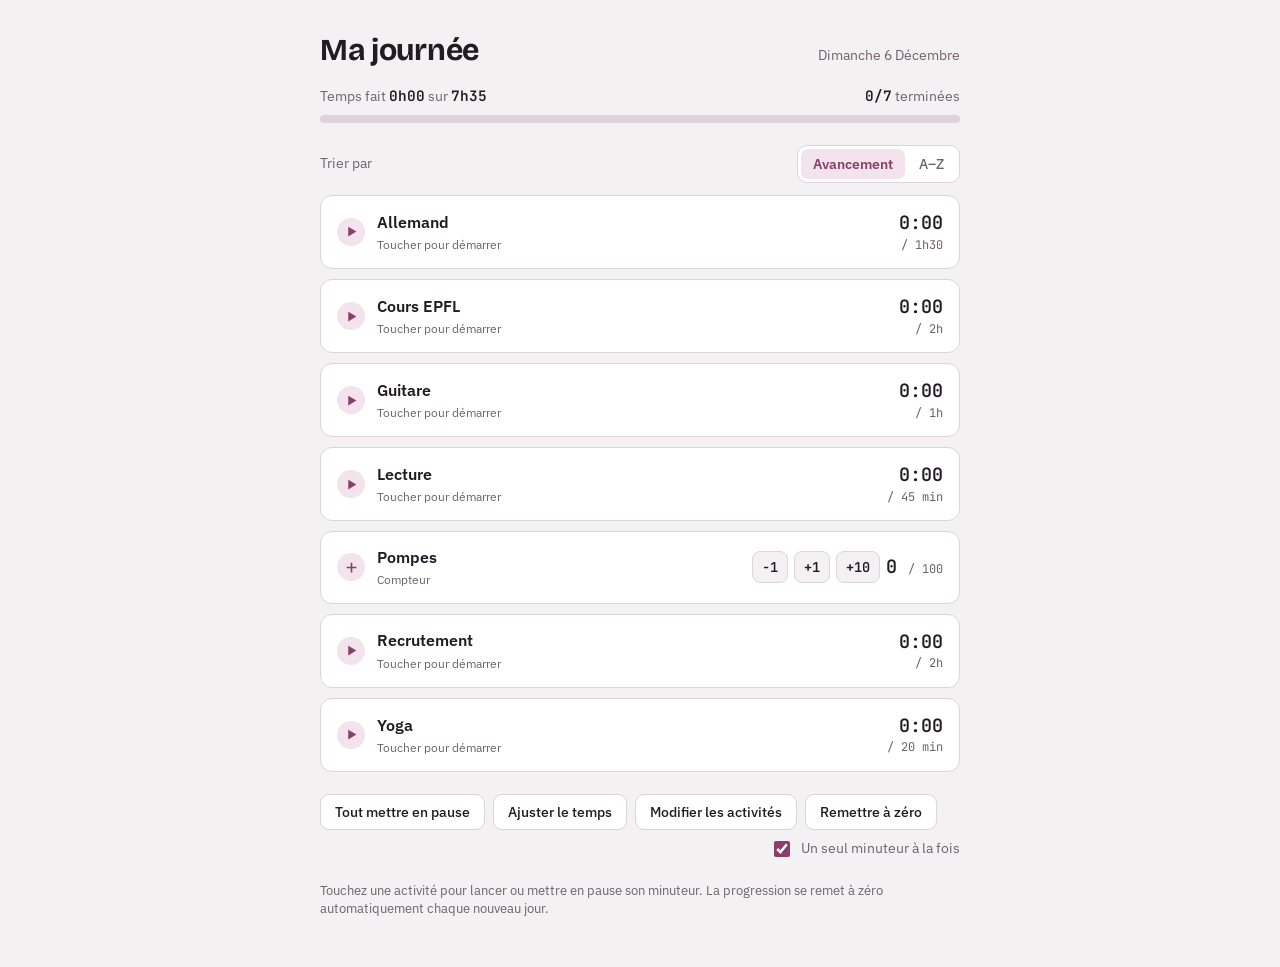
==== index.html @ 46eddc6f "Ajoute le tri des activités (avancement ou A–Z) - Sélecteur « Trier par » au-dessus de la liste : Av" ====
<!doctype html>
<html lang="fr">
<head>
<meta charset="utf-8">
<meta name="viewport" content="width=device-width, initial-scale=1, viewport-fit=cover">
<title>Ma journée</title>
<meta name="theme-color" content="#F4F1F3" media="(prefers-color-scheme: light)">
<meta name="theme-color" content="#19141A" media="(prefers-color-scheme: dark)">
<meta name="apple-mobile-web-app-capable" content="yes">
<meta name="mobile-web-app-capable" content="yes">
<meta name="apple-mobile-web-app-status-bar-style" content="default">
<meta name="apple-mobile-web-app-title" content="Ma journée">
<link rel="manifest" href="manifest.webmanifest">
<link rel="apple-touch-icon" href="apple-touch-icon.png">
<link rel="icon" type="image/png" sizes="192x192" href="icon-192.png">
<style>
html { color-scheme: light; -webkit-text-size-adjust: 100%; }
:root { padding-top: env(safe-area-inset-top, 0px); padding-bottom: env(safe-area-inset-bottom, 0px); }
body { margin: 0; -webkit-tap-highlight-color: transparent; }
[hidden] { display: none !important; }
</style>
<link rel="preconnect" href="https://fonts.googleapis.com">
<link rel="preconnect" href="https://fonts.gstatic.com" crossorigin>
<link rel="stylesheet" href="https://fonts.googleapis.com/css2?family=Bricolage+Grotesque:opsz,wght@12..96,500;12..96,700&family=IBM+Plex+Sans:wght@400;500;600&family=JetBrains+Mono:wght@400;600&display=swap">
<style>
/* Layout: one narrow column of tappable activity rows; each row's background fills like a gauge as time accrues. */
:root {
  --bg: #F4F1F3;
  --surface: #FFFFFF;
  --fill: #EADCE5;
  --line: #DDD3D9;
  --fg: #231A24;
  --muted: #6E6170;
  --accent: #8B3E6C;
  --accent-soft: #F3E3EC;
  --done: #2D7A67;
  --done-fill: #D8EDE6;
  --font-display: "Bricolage Grotesque", "Segoe UI", system-ui, sans-serif;
  --font-body: "IBM Plex Sans", "Segoe UI", system-ui, sans-serif;
  --font-mono: "JetBrains Mono", ui-monospace, "SFMono-Regular", Menlo, monospace;
}
@media (prefers-color-scheme: dark) {
  :root:not([data-theme="light"]) {
    --bg: #19141A; --surface: #221B24; --fill: #3A2535; --line: #3A2F3B;
    --fg: #F1E9EF; --muted: #A898A6; --accent: #E08AB9; --accent-soft: #3B2433;
    --done: #6FD0B4; --done-fill: #1E3A33; color-scheme: dark;
  }
}
:root[data-theme="dark"] {
  --bg: #19141A; --surface: #221B24; --fill: #3A2535; --line: #3A2F3B;
  --fg: #F1E9EF; --muted: #A898A6; --accent: #E08AB9; --accent-soft: #3B2433;
  --done: #6FD0B4; --done-fill: #1E3A33; color-scheme: dark;
}
* { box-sizing: border-box; }
body {
  background: var(--bg); color: var(--fg);
  font-family: var(--font-body); font-size: 15px; line-height: 1.45;
  padding-inline: 16px; padding-block: 28px 48px;
}
.wrap { max-width: 640px; margin: 0 auto; display: flex; flex-direction: column; gap: 22px; }

header { display: flex; flex-direction: column; gap: 14px; }
.top { display: flex; justify-content: space-between; align-items: baseline; gap: 12px; flex-wrap: wrap; }
h1 { font-family: var(--font-display); font-weight: 700; font-size: 1.9rem; margin: 0; letter-spacing: -0.01em; text-wrap: balance; }
.date { color: var(--muted); font-size: 0.85rem; text-transform: capitalize; }

.summary { display: flex; flex-direction: column; gap: 8px; }
.sum-row { display: flex; justify-content: space-between; gap: 12px; flex-wrap: wrap; font-size: 0.9rem; color: var(--muted); }
.sum-row strong { color: var(--fg); font-family: var(--font-mono); font-weight: 600; font-variant-numeric: tabular-nums; }
.track { height: 8px; border-radius: 99px; background: var(--line); overflow: hidden; }
.track > span { display: block; height: 100%; width: 0; background: var(--accent); border-radius: 99px; transition: width .4s ease; }

.list { display: flex; flex-direction: column; gap: 10px; }

/* Sort switch */
.sortbar { display: flex; align-items: center; justify-content: space-between; gap: 12px; margin-bottom: -10px; font-size: 0.85rem; color: var(--muted); }
.seg { display: inline-flex; padding: 3px; gap: 2px; border-radius: 10px; background: var(--surface); border: 1px solid var(--line); }
.seg button {
  font: 500 0.85rem var(--font-body); padding: 6px 12px; border-radius: 7px;
  border: none; background: none; color: var(--muted); cursor: pointer;
}
.seg button:hover { color: var(--fg); }
.seg button[aria-pressed="true"] { background: var(--accent-soft); color: var(--accent); font-weight: 600; }
.seg button:focus-visible { outline: 2px solid var(--accent); outline-offset: 1px; }

.item {
  position: relative; overflow: hidden;
  display: grid; grid-template-columns: 28px 1fr auto; align-items: center; gap: 12px;
  width: 100%; padding: 14px 16px; text-align: left;
  background: var(--surface); color: var(--fg);
  border: 1px solid var(--line); border-radius: 12px;
  font: inherit; cursor: pointer;
  transition: border-color .2s, transform .1s;
}
.item:hover { border-color: var(--accent); }
.item:active { transform: scale(0.995); }
.item:focus-visible { outline: 2px solid var(--accent); outline-offset: 2px; }
.item .bar { position: absolute; inset: 0 auto 0 0; width: 0; background: var(--fill); z-index: 0; transition: width .5s linear; }
.item > *:not(.bar) { position: relative; z-index: 1; }
.item.running { border-color: var(--accent); box-shadow: 0 0 0 1px var(--accent); }
.item.done .bar { background: var(--done-fill); }
.item.done { border-color: color-mix(in srgb, var(--done) 45%, var(--line)); }

.icon { width: 28px; height: 28px; border-radius: 50%; display: grid; place-items: center; background: var(--accent-soft); color: var(--accent); }
.icon svg { width: 13px; height: 13px; fill: currentColor; }
.item.running .icon { background: var(--accent); color: var(--surface); }
.item.done .icon { background: var(--done); color: var(--surface); }

.name { min-width: 0; display: flex; flex-direction: column; gap: 1px; }
.name b { font-weight: 600; font-size: 1rem; overflow-wrap: anywhere; }
.name small { color: var(--muted); font-size: 0.78rem; }
.item.running .name small { color: var(--accent); font-weight: 500; }
.item.done .name small { color: var(--done); font-weight: 500; }

.time { font-family: var(--font-mono); font-variant-numeric: tabular-nums; text-align: right; display: flex; flex-direction: column; align-items: flex-end; }
.time .el { font-size: 1.15rem; font-weight: 600; }
.time .tg { font-size: 0.75rem; color: var(--muted); }

/* Counter rows (pompes) */
.item.count { cursor: default; grid-template-columns: 28px 1fr auto; }
.item.count:active { transform: none; }
.counter { display: flex; align-items: center; gap: 6px; flex-wrap: wrap; justify-content: flex-end; }
.counter .num { font-family: var(--font-mono); font-variant-numeric: tabular-nums; font-weight: 600; font-size: 1.15rem; min-width: 4.5ch; text-align: right; }
.counter .num span { font-weight: 400; font-size: 0.75rem; color: var(--muted); }
.step {
  font: 600 0.85rem var(--font-mono); padding: 6px 9px; border-radius: 8px;
  border: 1px solid var(--line); background: var(--bg); color: var(--fg); cursor: pointer;
}
.step:hover { border-color: var(--accent); color: var(--accent); }
.step:focus-visible { outline: 2px solid var(--accent); outline-offset: 1px; }

/* Adjust mode: time rows get a full-width row of ± minute buttons */
.item.adjust { cursor: default; }
.item.adjust:active { transform: none; }
.item.adjust:hover { border-color: var(--line); }
.item.adjust.running, .item.adjust.running:hover { border-color: var(--accent); }
.item.adjust .steps { grid-column: 1 / -1; display: grid; grid-template-columns: repeat(6, 1fr); gap: 6px; }
.item.adjust .step { padding: 8px 0; }
.item.adjust .step.minus { color: var(--muted); }
.item.adjust .step.minus:hover { color: var(--accent); }

/* Toolbar */
.tools { display: flex; gap: 8px; flex-wrap: wrap; align-items: center; }
.btn {
  font: 500 0.88rem var(--font-body); padding: 8px 14px; border-radius: 9px;
  border: 1px solid var(--line); background: var(--surface); color: var(--fg); cursor: pointer;
}
.btn:hover { border-color: var(--accent); }
.btn:focus-visible { outline: 2px solid var(--accent); outline-offset: 2px; }
.btn.primary { background: var(--accent); border-color: var(--accent); color: var(--surface); }
.btn.danger { color: #B3372F; border-color: color-mix(in srgb, #B3372F 40%, var(--line)); }
.toggle { display: inline-flex; align-items: center; gap: 8px; font-size: 0.85rem; color: var(--muted); margin-left: auto; cursor: pointer; }
.toggle input { accent-color: var(--accent); width: 16px; height: 16px; }
.confirm { display: flex; gap: 8px; align-items: center; flex-wrap: wrap; font-size: 0.88rem; }

/* Edit mode */
.edit-row { display: grid; grid-template-columns: 1fr 92px auto; gap: 8px; align-items: center; padding: 10px 12px; background: var(--surface); border: 1px solid var(--line); border-radius: 12px; }
.edit-row input, .add select, .add input {
  font: inherit; font-size: 0.92rem; padding: 7px 9px; border-radius: 8px; min-width: 0; width: 100%;
  border: 1px solid var(--line); background: var(--bg); color: var(--fg);
}
.edit-row input:focus, .add input:focus, .add select:focus { outline: 2px solid var(--accent); outline-offset: 0; border-color: transparent; }
.unit { display: flex; align-items: center; gap: 4px; font-size: 0.78rem; color: var(--muted); }
.del { border: none; background: none; color: var(--muted); cursor: pointer; font-size: 1.2rem; padding: 4px 8px; border-radius: 6px; }
.del:hover { color: #B3372F; background: var(--bg); }
.add { display: grid; grid-template-columns: 1fr 110px 90px auto; gap: 8px; align-items: center; }
.hint { font-size: 0.8rem; color: var(--muted); margin: 0; }

@media (max-width: 480px) {
  h1 { font-size: 1.6rem; }
  .add { grid-template-columns: 1fr 1fr; }
  .add input[name="name"] { grid-column: 1 / -1; }
  .item.count { grid-template-columns: 28px 1fr; }
  .item.count .counter { grid-column: 1 / -1; justify-content: flex-start; }
  .toggle { margin-left: 0; }
}
@media (prefers-reduced-motion: reduce) {
  .item, .item .bar, .track > span { transition: none; }
}
</style>
</head>
<body>


<div class="wrap">
  <header>
    <div class="top">
      <h1>Ma journée</h1>
      <span class="date" id="date"></span>
    </div>
    <div class="summary">
      <div class="sum-row">
        <span>Temps fait <strong id="sumDone">0:00</strong> sur <strong id="sumPlan">0:00</strong></span>
        <span><strong id="sumCount">0/0</strong> terminées</span>
      </div>
      <div class="track"><span id="sumBar"></span></div>
    </div>
  </header>

  <div class="sortbar" id="sortbar" role="group" aria-label="Trier les activités">
    <span>Trier par</span>
    <div class="seg">
      <button type="button" id="sort-progress" data-sort="progress">Avancement</button>
      <button type="button" id="sort-alpha" data-sort="alpha">A–Z</button>
    </div>
  </div>

  <div class="list" id="list"></div>

  <div class="tools" id="tools"></div>
  <p class="hint" id="hint">Touchez une activité pour lancer ou mettre en pause son minuteur. La progression se remet à zéro automatiquement chaque nouveau jour.</p>
</div>

<script>
(function () {
  const KEY = "journee-timers-v1";
  const DEFAULTS = [
    { name: "Recrutement", type: "time", target: 120 * 60 },
    { name: "Guitare", type: "time", target: 60 * 60 },
    { name: "Allemand", type: "time", target: 90 * 60 },
    { name: "Cours EPFL", type: "time", target: 120 * 60 },
    { name: "Lecture", type: "time", target: 45 * 60 },
    { name: "Yoga", type: "time", target: 20 * 60 },
    { name: "Pompes", type: "count", target: 100 }
  ];

  const today = () => {
    const d = new Date();
    return d.getFullYear() + "-" + String(d.getMonth() + 1).padStart(2, "0") + "-" + String(d.getDate()).padStart(2, "0");
  };
  const uid = () => Math.random().toString(36).slice(2, 9);
  const fresh = (it) => ({ id: it.id || uid(), name: it.name, type: it.type, target: it.target, acc: 0, startedAt: null, notified: false });

  function load() {
    let s = null;
    try { s = JSON.parse(localStorage.getItem(KEY)); } catch (e) {}
    if (!s || !Array.isArray(s.items)) s = { date: today(), single: true, items: DEFAULTS.map(fresh) };
    if (s.date !== today()) { s.items = s.items.map(fresh); s.date = today(); }
    if (typeof s.single !== "boolean") s.single = true;
    if (s.sort !== "alpha" && s.sort !== "progress") s.sort = "progress";
    return s;
  }
  let state = load();
  let editing = false;
  let adjusting = false;
  const HINT = "Touchez une activité pour lancer ou mettre en pause son minuteur. La progression se remet à zéro automatiquement chaque nouveau jour.";
  let confirmReset = false;

  function save() { try { localStorage.setItem(KEY, JSON.stringify(state)); } catch (e) {} }

  const elapsed = (it) => it.type === "count" ? it.acc : it.acc + (it.startedAt ? Date.now() - it.startedAt : 0);
  const progress = (it) => it.target > 0 ? (it.type === "count" ? it.acc / it.target : elapsed(it) / (it.target * 1000)) : 0;

  function fmtClock(ms) {
    const t = Math.floor(ms / 1000);
    const h = Math.floor(t / 3600), m = Math.floor((t % 3600) / 60), s = t % 60;
    return (h ? h + ":" + String(m).padStart(2, "0") : m) + ":" + String(s).padStart(2, "0");
  }
  function fmtShort(sec) {
    const h = Math.floor(sec / 3600), m = Math.round((sec % 3600) / 60);
    if (!h) return m + " min";
    return h + "h" + (m ? String(m).padStart(2, "0") : "");
  }
  function fmtTotal(ms) {
    const t = Math.floor(ms / 60000);
    return Math.floor(t / 60) + "h" + String(t % 60).padStart(2, "0");
  }

  // Short chime when a target is reached (only plays after the user has interacted)
  let actx = null;
  function chime() {
    try {
      actx = actx || new (window.AudioContext || window.webkitAudioContext)();
      [0, 0.18].forEach((delay, i) => {
        const o = actx.createOscillator(), g = actx.createGain();
        o.frequency.value = i ? 880 : 660; o.type = "sine";
        g.gain.setValueAtTime(0.0001, actx.currentTime + delay);
        g.gain.exponentialRampToValueAtTime(0.25, actx.currentTime + delay + 0.02);
        g.gain.exponentialRampToValueAtTime(0.0001, actx.currentTime + delay + 0.5);
        o.connect(g).connect(actx.destination);
        o.start(actx.currentTime + delay); o.stop(actx.currentTime + delay + 0.55);
      });
    } catch (e) {}
  }

  const ICON_PLAY = '<svg viewBox="0 0 12 12"><path d="M3 1.5v9l7.5-4.5z"/></svg>';
  const ICON_PAUSE = '<svg viewBox="0 0 12 12"><path d="M2.5 1.5h2.5v9H2.5zM7 1.5h2.5v9H7z"/></svg>';
  const ICON_DONE = '<svg viewBox="0 0 12 12"><path d="M4.6 8.6 1.9 5.9 1 6.8l3.6 3.6L11 4l-.9-.9z"/></svg>';
  const ICON_COUNT = '<svg viewBox="0 0 12 12"><path d="M5.25 1.5h1.5v3.75h3.75v1.5H6.75v3.75h-1.5V6.75H1.5v-1.5h3.75z"/></svg>';

  const listEl = document.getElementById("list");
  const toolsEl = document.getElementById("tools");
  const hintEl = document.getElementById("hint");

  function toggle(id) {
    const it = state.items.find(x => x.id === id);
    if (!it) return;
    if (it.startedAt) {
      it.acc += Date.now() - it.startedAt; it.startedAt = null;
    } else {
      if (state.single) state.items.forEach(x => { if (x.startedAt) { x.acc += Date.now() - x.startedAt; x.startedAt = null; } });
      it.startedAt = Date.now();
      if (actx && actx.state === "suspended") actx.resume();
    }
    save(); render();
  }
  function bump(id, n) {
    const it = state.items.find(x => x.id === id);
    if (!it) return;
    const before = it.acc;
    it.acc = Math.max(0, it.acc + n);
    if (before < it.target && it.acc >= it.target) chime();
    save(); render();
  }
  // Ordre d'affichage : le plus avancé d'abord (égalités par nom), ou par nom.
  // Calculé seulement au rendu, pour que les lignes ne bougent pas pendant qu'un minuteur tourne.
  const byName = (a, b) => a.name.localeCompare(b.name, "fr", { sensitivity: "base", numeric: true });
  function sorted() {
    const list = state.items.slice();
    if (state.sort === "alpha") return list.sort(byName);
    return list.sort((a, b) => (Math.min(1, progress(b)) - Math.min(1, progress(a))) || byName(a, b));
  }
  document.querySelectorAll(".seg button").forEach(b => b.addEventListener("click", () => {
    state.sort = b.dataset.sort; save(); render();
  }));

  // Ajoute ou retire des minutes au temps déjà fait, sans arrêter le minuteur.
  function adjust(id, minutes) {
    const it = state.items.find(x => x.id === id);
    if (!it) return;
    const running = it.startedAt ? Date.now() - it.startedAt : 0;
    it.acc = Math.max(-running, it.acc + minutes * 60000);
    it.notified = progress(it) >= 1;
    save(); tick();
  }

  function render() {
    listEl.innerHTML = "";
    listEl.classList.toggle("adjusting", adjusting);
    document.getElementById("sortbar").hidden = editing;
    document.querySelectorAll(".seg button").forEach(b => b.setAttribute("aria-pressed", b.dataset.sort === state.sort ? "true" : "false"));
    if (editing) return renderEdit();
    sorted().forEach(it => {
      const p = progress(it), done = p >= 1;
      if (it.type === "count") {
        const row = document.createElement("div");
        row.className = "item count" + (done ? " done" : "");
        row.innerHTML =
          '<div class="bar" style="width:' + Math.min(100, p * 100) + '%"></div>' +
          '<div class="icon">' + (done ? ICON_DONE : ICON_COUNT) + '</div>' +
          '<div class="name"><b></b><small>' + (done ? "Objectif atteint" : "Compteur") + '</small></div>' +
          '<div class="counter">' +
            '<button class="step" data-n="-1" aria-label="Retirer 1">−1</button>' +
            '<button class="step" data-n="1" aria-label="Ajouter 1">+1</button>' +
            '<button class="step" data-n="10" aria-label="Ajouter 10">+10</button>' +
            '<div class="num">' + it.acc + ' <span>/ ' + it.target + '</span></div>' +
          '</div>';
        row.querySelector("b").textContent = it.name;
        row.querySelectorAll(".step").forEach(b => b.addEventListener("click", () => bump(it.id, +b.dataset.n)));
        listEl.appendChild(row);
        return;
      }
      if (adjusting) {
        const row = document.createElement("div");
        row.className = "item adjust" + (it.startedAt ? " running" : "") + (done ? " done" : "");
        row.dataset.id = it.id;
        row.innerHTML =
          '<div class="bar"></div>' +
          '<div class="icon"></div>' +
          '<div class="name"><b></b><small></small></div>' +
          '<div class="time"><span class="el"></span><span class="tg">/ ' + fmtShort(it.target) + '</span></div>' +
          '<div class="steps">' +
            [-15, -5, -1, 1, 5, 15].map(m =>
              '<button class="step' + (m < 0 ? " minus" : "") + '" data-m="' + m + '" aria-label="' + (m < 0 ? "Retirer " : "Ajouter ") + Math.abs(m) + ' minutes">' +
              (m < 0 ? "−" : "+") + Math.abs(m) + '</button>').join("") +
          '</div>';
        row.querySelector("b").textContent = it.name;
        row.querySelectorAll(".step").forEach(b => b.addEventListener("click", () => adjust(it.id, +b.dataset.m)));
        listEl.appendChild(row);
        return;
      }
      const btn = document.createElement("button");
      btn.className = "item" + (it.startedAt ? " running" : "") + (done ? " done" : "");
      btn.dataset.id = it.id;
      btn.setAttribute("aria-pressed", it.startedAt ? "true" : "false");
      btn.innerHTML =
        '<div class="bar"></div>' +
        '<div class="icon"></div>' +
        '<div class="name"><b></b><small></small></div>' +
        '<div class="time"><span class="el"></span><span class="tg">/ ' + fmtShort(it.target) + '</span></div>';
      btn.querySelector("b").textContent = it.name;
      btn.addEventListener("click", () => toggle(it.id));
      listEl.appendChild(btn);
    });
    tick();
    renderTools();
  }

  function tick() {
    let doneMs = 0, planMs = 0, finished = 0;
    state.items.forEach(it => {
      if (it.type === "count") { if (it.acc >= it.target) finished++; return; }
      const el = elapsed(it), p = progress(it);
      doneMs += Math.min(el, it.target * 1000); planMs += it.target * 1000;
      if (p >= 1) finished++;
      if (p >= 1 && !it.notified) { it.notified = true; save(); if (it.startedAt) chime(); }
      const row = listEl.querySelector('[data-id="' + it.id + '"]');
      if (!row) return;
      const done = p >= 1, running = !!it.startedAt;
      row.classList.toggle("done", done);
      row.querySelector(".bar").style.width = Math.min(100, p * 100) + "%";
      row.querySelector(".icon").innerHTML = running ? ICON_PAUSE : (done ? ICON_DONE : ICON_PLAY);
      const over = el - it.target * 1000;
      row.querySelector(".el").textContent = done && over >= 1000 ? fmtClock(it.target * 1000) + " +" + fmtClock(over) : fmtClock(el);
      row.querySelector("small").textContent = adjusting ? (el > 0 ? Math.floor(p * 100) + " % de l'objectif" + (running ? " · en cours" : "") : "Pas encore commencé") : running ?(done ? "En cours · objectif atteint" : "En cours · reste " + fmtClock(it.target * 1000 - el + 999))
        : done ? "Objectif atteint" : (el > 0 ? "En pause · " + Math.floor(p * 100) + " %" : "Toucher pour démarrer");
    });
    document.getElementById("sumDone").textContent = fmtTotal(doneMs);
    document.getElementById("sumPlan").textContent = fmtTotal(planMs);
    document.getElementById("sumCount").textContent = finished + "/" + state.items.length;
    document.getElementById("sumBar").style.width = (planMs ? Math.min(100, doneMs / planMs * 100) : 0) + "%";
    document.title = (() => {
      const r = state.items.find(x => x.startedAt);
      return r ? "▶ " + fmtClock(elapsed(r)) + " · " + r.name : "Ma journée";
    })();
  }

  function renderTools() {
    toolsEl.innerHTML = "";
    hintEl.hidden = editing;
    hintEl.textContent = adjusting
      ? "Ajoutez ou retirez des minutes à une activité, par exemple si vous avez oublié de lancer ou d'arrêter son minuteur. Un minuteur en cours continue de tourner."
      : HINT;
    if (adjusting) {
      const ok = Object.assign(document.createElement("button"), { className: "btn primary", textContent: "Terminé" });
      ok.onclick = () => { adjusting = false; render(); };
      toolsEl.appendChild(ok);
      return;
    }
    if (confirmReset) {
      const c = document.createElement("div");
      c.className = "confirm";
      c.innerHTML = '<span>Remettre tous les minuteurs à zéro ?</span>';
      const yes = Object.assign(document.createElement("button"), { className: "btn danger", textContent: "Remettre à zéro" });
      const no = Object.assign(document.createElement("button"), { className: "btn", textContent: "Annuler" });
      yes.onclick = () => { state.items = state.items.map(fresh); confirmReset = false; save(); render(); };
      no.onclick = () => { confirmReset = false; renderTools(); };
      c.append(yes, no); toolsEl.appendChild(c);
      return;
    }
    const pauseAll = Object.assign(document.createElement("button"), { className: "btn", textContent: "Tout mettre en pause" });
    pauseAll.onclick = () => { state.items.forEach(x => { if (x.startedAt) { x.acc += Date.now() - x.startedAt; x.startedAt = null; } }); save(); render(); };
    const edit = Object.assign(document.createElement("button"), { className: "btn", textContent: "Modifier les activités" });
    edit.onclick = () => { editing = true; render(); };
    const adj = Object.assign(document.createElement("button"), { className: "btn", textContent: "Ajuster le temps" });
    adj.onclick = () => { adjusting = true; render(); };
    const reset = Object.assign(document.createElement("button"), { className: "btn", textContent: "Remettre à zéro" });
    reset.onclick = () => { confirmReset = true; renderTools(); };
    const lbl = document.createElement("label");
    lbl.className = "toggle";
    lbl.innerHTML = '<input type="checkbox" id="single"> Un seul minuteur à la fois';
    lbl.querySelector("input").checked = state.single;
    lbl.querySelector("input").onchange = (e) => { state.single = e.target.checked; save(); };
    toolsEl.append(pauseAll, adj, edit, reset, lbl);
  }

  function renderEdit() {
    state.items.forEach(it => {
      const row = document.createElement("div");
      row.className = "edit-row";
      const isT = it.type === "time";
      row.innerHTML =
        '<input type="text" id="n-' + it.id + '" aria-label="Nom">' +
        '<label class="unit"><input type="number" min="1" id="t-' + it.id + '" aria-label="Objectif">' + (isT ? "min" : "fois") + '</label>' +
        '<button class="del" aria-label="Supprimer">×</button>';
      const n = row.querySelector('input[type="text"]'), t = row.querySelector('input[type="number"]');
      n.value = it.name; t.value = isT ? Math.round(it.target / 60) : it.target;
      n.oninput = () => { it.name = n.value; save(); };
      t.oninput = () => { const v = Math.max(1, +t.value || 1); it.target = isT ? v * 60 : v; it.notified = progress(it) >= 1; save(); };
      row.querySelector(".del").onclick = () => { state.items = state.items.filter(x => x.id !== it.id); save(); render(); };
      listEl.appendChild(row);
    });
    const form = document.createElement("form");
    form.className = "add";
    form.innerHTML =
      '<input name="name" id="add-name" placeholder="Nouvelle activité" required>' +
      '<select name="type" id="add-type" aria-label="Type"><option value="time">Durée (min)</option><option value="count">Nombre</option></select>' +
      '<input name="target" id="add-target" type="number" min="1" placeholder="30" required aria-label="Objectif">' +
      '<button class="btn" type="submit">Ajouter</button>';
    form.onsubmit = (e) => {
      e.preventDefault();
      const f = new FormData(form), type = f.get("type"), v = Math.max(1, +f.get("target") || 1);
      state.items.push(fresh({ name: f.get("name").trim() || "Activité", type, target: type === "time" ? v * 60 : v }));
      save(); render();
    };
    listEl.appendChild(form);

    toolsEl.innerHTML = "";
    hintEl.hidden = true;
    const ok = Object.assign(document.createElement("button"), { className: "btn primary", textContent: "Terminé" });
    ok.onclick = () => { editing = false; state.items = state.items.filter(x => x.name.trim()); save(); render(); };
    toolsEl.appendChild(ok);
  }

  document.getElementById("date").textContent = new Date().toLocaleDateString("fr-CH", { weekday: "long", day: "numeric", month: "long" });

  render();
  setInterval(() => {
    if (state.date !== today()) { state = load(); save(); render(); return; }
    if (!editing) tick();
  }, 500);
})();
</script>

<script>
if ("serviceWorker" in navigator) {
  window.addEventListener("load", () => navigator.serviceWorker.register("sw.js").catch(() => {}));
}
</script>
</body>
</html>
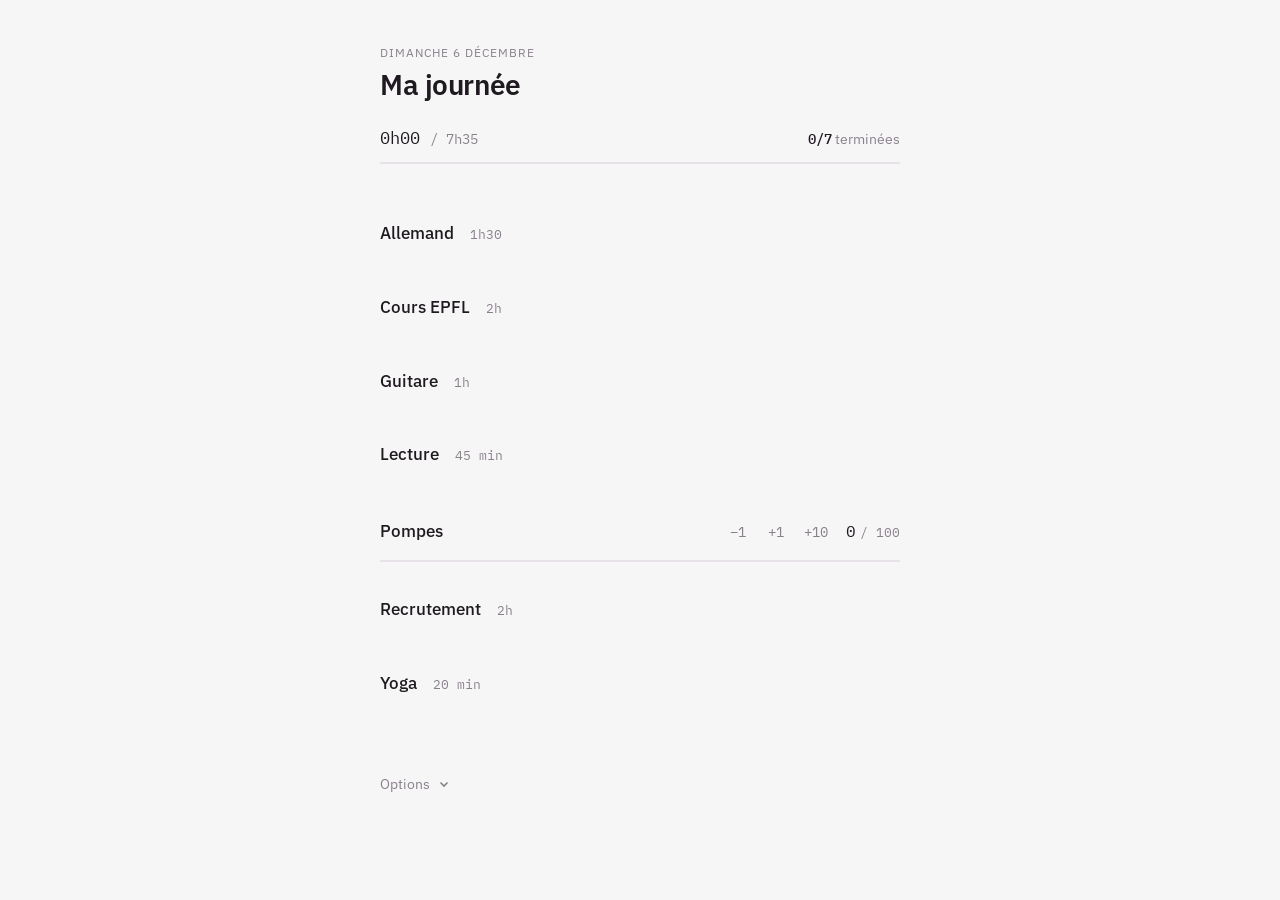
==== commit cd70e4a7: "Refonte minimaliste de l'interface - Plus de cartes : chaque activité tient sur une ligne (nom et te" ====
--- a/index.html
+++ b/index.html
@@ -4,8 +4,8 @@
 <meta charset="utf-8">
 <meta name="viewport" content="width=device-width, initial-scale=1, viewport-fit=cover">
 <title>Ma journée</title>
-<meta name="theme-color" content="#F4F1F3" media="(prefers-color-scheme: light)">
-<meta name="theme-color" content="#19141A" media="(prefers-color-scheme: dark)">
+<meta name="theme-color" content="#F7F6F7" media="(prefers-color-scheme: light)">
+<meta name="theme-color" content="#141114" media="(prefers-color-scheme: dark)">
 <meta name="apple-mobile-web-app-capable" content="yes">
 <meta name="mobile-web-app-capable" content="yes">
 <meta name="apple-mobile-web-app-status-bar-style" content="default">
@@ -13,202 +13,184 @@
 <link rel="manifest" href="manifest.webmanifest">
 <link rel="apple-touch-icon" href="apple-touch-icon.png">
 <link rel="icon" type="image/png" sizes="192x192" href="icon-192.png">
-<style>
-html { color-scheme: light; -webkit-text-size-adjust: 100%; }
-:root { padding-top: env(safe-area-inset-top, 0px); padding-bottom: env(safe-area-inset-bottom, 0px); }
-body { margin: 0; -webkit-tap-highlight-color: transparent; }
-[hidden] { display: none !important; }
-</style>
 <link rel="preconnect" href="https://fonts.googleapis.com">
 <link rel="preconnect" href="https://fonts.gstatic.com" crossorigin>
-<link rel="stylesheet" href="https://fonts.googleapis.com/css2?family=Bricolage+Grotesque:opsz,wght@12..96,500;12..96,700&family=IBM+Plex+Sans:wght@400;500;600&family=JetBrains+Mono:wght@400;600&display=swap">
+<link rel="stylesheet" href="https://fonts.googleapis.com/css2?family=IBM+Plex+Mono:wght@400;500&family=IBM+Plex+Sans:wght@400;500;600&display=swap">
 <style>
-/* Layout: one narrow column of tappable activity rows; each row's background fills like a gauge as time accrues. */
+/* Layout: a single quiet column. Each activity is one line of text with a hairline
+   progress track beneath it; no boxes. Secondary controls live behind "Options". */
 :root {
-  --bg: #F4F1F3;
-  --surface: #FFFFFF;
-  --fill: #EADCE5;
-  --line: #DDD3D9;
-  --fg: #231A24;
-  --muted: #6E6170;
+  --bg: #F7F6F7;
+  --fg: #1F1A20;
+  --muted: #8A808C;
+  --faint: #E7E2E7;
   --accent: #8B3E6C;
-  --accent-soft: #F3E3EC;
   --done: #2D7A67;
-  --done-fill: #D8EDE6;
-  --font-display: "Bricolage Grotesque", "Segoe UI", system-ui, sans-serif;
-  --font-body: "IBM Plex Sans", "Segoe UI", system-ui, sans-serif;
-  --font-mono: "JetBrains Mono", ui-monospace, "SFMono-Regular", Menlo, monospace;
+  --danger: #B3372F;
+  --sans: "IBM Plex Sans", "Segoe UI", system-ui, sans-serif;
+  --mono: "IBM Plex Mono", ui-monospace, "SFMono-Regular", Menlo, monospace;
+  color-scheme: light;
 }
 @media (prefers-color-scheme: dark) {
   :root:not([data-theme="light"]) {
-    --bg: #19141A; --surface: #221B24; --fill: #3A2535; --line: #3A2F3B;
-    --fg: #F1E9EF; --muted: #A898A6; --accent: #E08AB9; --accent-soft: #3B2433;
-    --done: #6FD0B4; --done-fill: #1E3A33; color-scheme: dark;
+    --bg: #141114; --fg: #EEE8EE; --muted: #8D828F; --faint: #2A242B;
+    --accent: #E08AB9; --done: #6FD0B4; --danger: #F08A80; color-scheme: dark;
   }
 }
 :root[data-theme="dark"] {
-  --bg: #19141A; --surface: #221B24; --fill: #3A2535; --line: #3A2F3B;
-  --fg: #F1E9EF; --muted: #A898A6; --accent: #E08AB9; --accent-soft: #3B2433;
-  --done: #6FD0B4; --done-fill: #1E3A33; color-scheme: dark;
-}
+  --bg: #141114; --fg: #EEE8EE; --muted: #8D828F; --faint: #2A242B;
+  --accent: #E08AB9; --done: #6FD0B4; --danger: #F08A80; color-scheme: dark;
+}
+
 * { box-sizing: border-box; }
+html { -webkit-text-size-adjust: 100%; }
+:root { padding-top: env(safe-area-inset-top, 0px); padding-bottom: env(safe-area-inset-bottom, 0px); }
+[hidden] { display: none !important; }
 body {
-  background: var(--bg); color: var(--fg);
-  font-family: var(--font-body); font-size: 15px; line-height: 1.45;
-  padding-inline: 16px; padding-block: 28px 48px;
-}
-.wrap { max-width: 640px; margin: 0 auto; display: flex; flex-direction: column; gap: 22px; }
-
-header { display: flex; flex-direction: column; gap: 14px; }
-.top { display: flex; justify-content: space-between; align-items: baseline; gap: 12px; flex-wrap: wrap; }
-h1 { font-family: var(--font-display); font-weight: 700; font-size: 1.9rem; margin: 0; letter-spacing: -0.01em; text-wrap: balance; }
-.date { color: var(--muted); font-size: 0.85rem; text-transform: capitalize; }
-
-.summary { display: flex; flex-direction: column; gap: 8px; }
-.sum-row { display: flex; justify-content: space-between; gap: 12px; flex-wrap: wrap; font-size: 0.9rem; color: var(--muted); }
-.sum-row strong { color: var(--fg); font-family: var(--font-mono); font-weight: 600; font-variant-numeric: tabular-nums; }
-.track { height: 8px; border-radius: 99px; background: var(--line); overflow: hidden; }
-.track > span { display: block; height: 100%; width: 0; background: var(--accent); border-radius: 99px; transition: width .4s ease; }
-
-.list { display: flex; flex-direction: column; gap: 10px; }
-
-/* Sort switch */
-.sortbar { display: flex; align-items: center; justify-content: space-between; gap: 12px; margin-bottom: -10px; font-size: 0.85rem; color: var(--muted); }
-.seg { display: inline-flex; padding: 3px; gap: 2px; border-radius: 10px; background: var(--surface); border: 1px solid var(--line); }
-.seg button {
-  font: 500 0.85rem var(--font-body); padding: 6px 12px; border-radius: 7px;
-  border: none; background: none; color: var(--muted); cursor: pointer;
-}
-.seg button:hover { color: var(--fg); }
-.seg button[aria-pressed="true"] { background: var(--accent-soft); color: var(--accent); font-weight: 600; }
-.seg button:focus-visible { outline: 2px solid var(--accent); outline-offset: 1px; }
-
-.item {
-  position: relative; overflow: hidden;
-  display: grid; grid-template-columns: 28px 1fr auto; align-items: center; gap: 12px;
-  width: 100%; padding: 14px 16px; text-align: left;
-  background: var(--surface); color: var(--fg);
-  border: 1px solid var(--line); border-radius: 12px;
-  font: inherit; cursor: pointer;
-  transition: border-color .2s, transform .1s;
-}
-.item:hover { border-color: var(--accent); }
-.item:active { transform: scale(0.995); }
-.item:focus-visible { outline: 2px solid var(--accent); outline-offset: 2px; }
-.item .bar { position: absolute; inset: 0 auto 0 0; width: 0; background: var(--fill); z-index: 0; transition: width .5s linear; }
-.item > *:not(.bar) { position: relative; z-index: 1; }
-.item.running { border-color: var(--accent); box-shadow: 0 0 0 1px var(--accent); }
-.item.done .bar { background: var(--done-fill); }
-.item.done { border-color: color-mix(in srgb, var(--done) 45%, var(--line)); }
-
-.icon { width: 28px; height: 28px; border-radius: 50%; display: grid; place-items: center; background: var(--accent-soft); color: var(--accent); }
-.icon svg { width: 13px; height: 13px; fill: currentColor; }
-.item.running .icon { background: var(--accent); color: var(--surface); }
-.item.done .icon { background: var(--done); color: var(--surface); }
-
-.name { min-width: 0; display: flex; flex-direction: column; gap: 1px; }
-.name b { font-weight: 600; font-size: 1rem; overflow-wrap: anywhere; }
-.name small { color: var(--muted); font-size: 0.78rem; }
-.item.running .name small { color: var(--accent); font-weight: 500; }
-.item.done .name small { color: var(--done); font-weight: 500; }
-
-.time { font-family: var(--font-mono); font-variant-numeric: tabular-nums; text-align: right; display: flex; flex-direction: column; align-items: flex-end; }
-.time .el { font-size: 1.15rem; font-weight: 600; }
-.time .tg { font-size: 0.75rem; color: var(--muted); }
-
-/* Counter rows (pompes) */
-.item.count { cursor: default; grid-template-columns: 28px 1fr auto; }
-.item.count:active { transform: none; }
-.counter { display: flex; align-items: center; gap: 6px; flex-wrap: wrap; justify-content: flex-end; }
-.counter .num { font-family: var(--font-mono); font-variant-numeric: tabular-nums; font-weight: 600; font-size: 1.15rem; min-width: 4.5ch; text-align: right; }
-.counter .num span { font-weight: 400; font-size: 0.75rem; color: var(--muted); }
+  margin: 0; background: var(--bg); color: var(--fg);
+  font-family: var(--sans); font-size: 16px; line-height: 1.4;
+  padding-inline: 24px; padding-block: 44px 64px;
+  -webkit-tap-highlight-color: transparent;
+}
+button { font: inherit; color: inherit; background: none; border: 0; padding: 0; cursor: pointer; }
+button:focus-visible, input:focus-visible, select:focus-visible { outline: 2px solid var(--accent); outline-offset: 3px; border-radius: 4px; }
+.wrap { max-width: 520px; margin: 0 auto; display: flex; flex-direction: column; gap: 40px; }
+
+/* Header */
+header { display: flex; flex-direction: column; gap: 22px; }
+.date { font-size: 0.78rem; letter-spacing: 0.08em; text-transform: uppercase; color: var(--muted); }
+h1 { margin: 4px 0 0; font-size: 1.75rem; font-weight: 600; letter-spacing: -0.015em; }
+.summary { display: flex; justify-content: space-between; align-items: baseline; gap: 12px; }
+.big { font-family: var(--mono); font-size: 1.05rem; font-variant-numeric: tabular-nums; }
+.big small, .count small { color: var(--muted); font-size: 0.85rem; }
+.count { font-size: 0.85rem; color: var(--muted); }
+.count b { font-family: var(--mono); font-weight: 500; color: var(--fg); }
+.track { height: 2px; background: var(--faint); border-radius: 2px; overflow: hidden; }
+.track > span { display: block; height: 100%; width: 0; background: var(--accent); transition: width .4s ease; }
+
+/* Activity list */
+.list { display: flex; flex-direction: column; }
+.row { display: flex; flex-direction: column; gap: 12px; padding-block: 18px; width: 100%; text-align: left; }
+button.row:active { opacity: .6; }
+.line { display: flex; align-items: baseline; justify-content: space-between; gap: 16px; }
+.name { font-size: 1.06rem; font-weight: 500; min-width: 0; overflow-wrap: anywhere; display: flex; align-items: center; gap: 10px; }
+.time { font-family: var(--mono); font-variant-numeric: tabular-nums; white-space: nowrap; font-size: 1rem; }
+.time .tg { color: var(--muted); font-size: 0.82rem; margin-left: 4px; }
+.row .track > span { transition: width .5s linear; }
+.row.idle .name { color: var(--fg); }
+.row.idle .track > span { background: var(--muted); }
+.row.started .track > span { background: var(--fg); opacity: .55; }
+.row.running .name, .row.running .el { color: var(--accent); }
+.row.running .track > span { background: var(--accent); opacity: 1; }
+.row.running .name::before {
+  content: ""; width: 7px; height: 7px; border-radius: 50%; background: var(--accent); flex: none;
+  animation: pulse 1.6s ease-in-out infinite;
+}
+.row.done .name, .row.done .time { color: var(--muted); }
+.row.done .name::after { content: "✓"; color: var(--done); font-size: 0.9rem; }
+.row.done .track > span { background: var(--done); opacity: 1; }
+@keyframes pulse { 50% { opacity: .25; } }
+
+/* Small text buttons: counter steps and time adjustments */
+.steps { display: flex; gap: 2px; align-items: baseline; }
 .step {
-  font: 600 0.85rem var(--font-mono); padding: 6px 9px; border-radius: 8px;
-  border: 1px solid var(--line); background: var(--bg); color: var(--fg); cursor: pointer;
-}
-.step:hover { border-color: var(--accent); color: var(--accent); }
-.step:focus-visible { outline: 2px solid var(--accent); outline-offset: 1px; }
-
-/* Adjust mode: time rows get a full-width row of ± minute buttons */
-.item.adjust { cursor: default; }
-.item.adjust:active { transform: none; }
-.item.adjust:hover { border-color: var(--line); }
-.item.adjust.running, .item.adjust.running:hover { border-color: var(--accent); }
-.item.adjust .steps { grid-column: 1 / -1; display: grid; grid-template-columns: repeat(6, 1fr); gap: 6px; }
-.item.adjust .step { padding: 8px 0; }
-.item.adjust .step.minus { color: var(--muted); }
-.item.adjust .step.minus:hover { color: var(--accent); }
-
-/* Toolbar */
-.tools { display: flex; gap: 8px; flex-wrap: wrap; align-items: center; }
-.btn {
-  font: 500 0.88rem var(--font-body); padding: 8px 14px; border-radius: 9px;
-  border: 1px solid var(--line); background: var(--surface); color: var(--fg); cursor: pointer;
-}
-.btn:hover { border-color: var(--accent); }
-.btn:focus-visible { outline: 2px solid var(--accent); outline-offset: 2px; }
-.btn.primary { background: var(--accent); border-color: var(--accent); color: var(--surface); }
-.btn.danger { color: #B3372F; border-color: color-mix(in srgb, #B3372F 40%, var(--line)); }
-.toggle { display: inline-flex; align-items: center; gap: 8px; font-size: 0.85rem; color: var(--muted); margin-left: auto; cursor: pointer; }
-.toggle input { accent-color: var(--accent); width: 16px; height: 16px; }
-.confirm { display: flex; gap: 8px; align-items: center; flex-wrap: wrap; font-size: 0.88rem; }
+  font-family: var(--mono); font-size: 0.85rem; color: var(--muted);
+  padding: 6px 8px; border-radius: 6px; min-width: 36px; text-align: center;
+}
+.step:hover { color: var(--fg); background: var(--faint); }
+.step:active { color: var(--accent); }
+.adjust-steps { display: grid; grid-template-columns: repeat(6, 1fr); }
+.adjust-steps .step { padding: 8px 0; }
+.adjust-steps .step.plus { color: var(--fg); }
+
+.more { align-self: flex-start; margin-top: 14px; font-size: 0.85rem; color: var(--muted); padding: 6px 0; }
+.more:hover { color: var(--fg); }
+.empty { padding-block: 24px; display: flex; flex-direction: column; gap: 4px; }
+.empty b { font-weight: 500; color: var(--done); }
+.empty span { color: var(--muted); font-size: 0.9rem; }
+
+/* Mode banner (adjust / edit) */
+.mode { display: flex; justify-content: space-between; align-items: center; gap: 16px; }
+.mode p { margin: 0; font-size: 0.85rem; color: var(--muted); max-width: 34ch; }
+.pill { background: var(--fg); color: var(--bg); padding: 9px 18px; border-radius: 99px; font-size: 0.9rem; font-weight: 500; white-space: nowrap; }
+
+/* Options */
+.options-toggle { display: inline-flex; align-items: center; gap: 8px; font-size: 0.9rem; color: var(--muted); padding: 6px 0; }
+.options-toggle:hover { color: var(--fg); }
+.options-toggle svg { width: 12px; height: 12px; transition: transform .2s; fill: none; stroke: currentColor; stroke-width: 1.6; }
+.options-toggle[aria-expanded="true"] svg { transform: rotate(180deg); }
+.panel { display: flex; flex-direction: column; margin-top: 8px; }
+.opt { display: flex; justify-content: space-between; align-items: center; gap: 16px; min-height: 52px; border-top: 1px solid var(--faint); font-size: 0.95rem; width: 100%; text-align: left; }
+.opt:last-of-type { border-bottom: 1px solid var(--faint); }
+button.opt:hover { color: var(--accent); }
+.opt .chev { color: var(--muted); }
+.opt.danger { color: var(--danger); }
+.seg { display: flex; gap: 14px; }
+.seg button { color: var(--muted); font-size: 0.9rem; padding: 4px 0; border-bottom: 1px solid transparent; }
+.seg button[aria-pressed="true"] { color: var(--fg); border-bottom-color: var(--fg); }
+.switch { position: relative; width: 38px; height: 22px; flex: none; }
+.switch input { position: absolute; inset: 0; opacity: 0; margin: 0; cursor: pointer; }
+.switch span { position: absolute; inset: 0; border-radius: 99px; background: var(--faint); transition: background .2s; pointer-events: none; }
+.switch span::after { content: ""; position: absolute; top: 3px; left: 3px; width: 16px; height: 16px; border-radius: 50%; background: var(--bg); box-shadow: 0 1px 2px rgba(0,0,0,.25); transition: transform .2s; }
+.switch input:checked + span { background: var(--accent); }
+.switch input:checked + span::after { transform: translateX(16px); }
+.switch input:focus-visible + span { outline: 2px solid var(--accent); outline-offset: 3px; }
+.confirm { display: flex; gap: 18px; align-items: center; }
+.confirm button { font-size: 0.9rem; }
+.confirm .yes { color: var(--danger); font-weight: 500; }
+.confirm .no { color: var(--muted); }
+.hint { margin: 14px 0 0; font-size: 0.8rem; color: var(--muted); max-width: 52ch; }
 
 /* Edit mode */
-.edit-row { display: grid; grid-template-columns: 1fr 92px auto; gap: 8px; align-items: center; padding: 10px 12px; background: var(--surface); border: 1px solid var(--line); border-radius: 12px; }
-.edit-row input, .add select, .add input {
-  font: inherit; font-size: 0.92rem; padding: 7px 9px; border-radius: 8px; min-width: 0; width: 100%;
-  border: 1px solid var(--line); background: var(--bg); color: var(--fg);
-}
-.edit-row input:focus, .add input:focus, .add select:focus { outline: 2px solid var(--accent); outline-offset: 0; border-color: transparent; }
-.unit { display: flex; align-items: center; gap: 4px; font-size: 0.78rem; color: var(--muted); }
-.del { border: none; background: none; color: var(--muted); cursor: pointer; font-size: 1.2rem; padding: 4px 8px; border-radius: 6px; }
-.del:hover { color: #B3372F; background: var(--bg); }
-.add { display: grid; grid-template-columns: 1fr 110px 90px auto; gap: 8px; align-items: center; }
-.hint { font-size: 0.8rem; color: var(--muted); margin: 0; }
-
-@media (max-width: 480px) {
-  h1 { font-size: 1.6rem; }
-  .add { grid-template-columns: 1fr 1fr; }
+.edit-row { display: grid; grid-template-columns: 1fr auto auto; gap: 14px; align-items: center; padding-block: 10px; border-bottom: 1px solid var(--faint); }
+.edit-row input, .add input, .add select {
+  font: inherit; color: var(--fg); background: transparent; border: 0; border-radius: 0;
+  padding: 8px 0; min-width: 0; width: 100%;
+}
+.edit-row input[type="text"] { font-weight: 500; }
+.unit { display: flex; align-items: baseline; gap: 6px; font-size: 0.85rem; color: var(--muted); }
+.unit input { width: 5.5ch; text-align: right; font-family: var(--mono); color: var(--fg); }
+.del { color: var(--muted); font-size: 1.2rem; width: 32px; height: 32px; border-radius: 6px; }
+.del:hover { color: var(--danger); background: var(--faint); }
+.add { display: grid; grid-template-columns: 1fr 5.5ch auto auto; gap: 12px; align-items: center; padding-block: 10px; margin-top: 8px; }
+.add input, .add select { border-bottom: 1px solid var(--faint); }
+.add input[name="target"] { font-family: var(--mono); text-align: right; }
+.add select { color: var(--muted); font-size: 0.9rem; }
+.add .addbtn { color: var(--accent); font-weight: 500; font-size: 0.9rem; }
+
+@media (max-width: 420px) {
+  body { padding-inline: 20px; }
+  .add { grid-template-columns: 5.5ch auto 1fr; row-gap: 4px; }
   .add input[name="name"] { grid-column: 1 / -1; }
-  .item.count { grid-template-columns: 28px 1fr; }
-  .item.count .counter { grid-column: 1 / -1; justify-content: flex-start; }
-  .toggle { margin-left: 0; }
+  .add .addbtn { justify-self: end; }
 }
 @media (prefers-reduced-motion: reduce) {
-  .item, .item .bar, .track > span { transition: none; }
+  .track > span, .row .track > span, .options-toggle svg, .switch span, .switch span::after { transition: none; }
+  .row.running .name::before { animation: none; }
 }
 </style>
 </head>
 <body>
-
-
 <div class="wrap">
   <header>
-    <div class="top">
+    <div>
+      <div class="date" id="date"></div>
       <h1>Ma journée</h1>
-      <span class="date" id="date"></span>
     </div>
-    <div class="summary">
-      <div class="sum-row">
-        <span>Temps fait <strong id="sumDone">0:00</strong> sur <strong id="sumPlan">0:00</strong></span>
-        <span><strong id="sumCount">0/0</strong> terminées</span>
+    <div>
+      <div class="summary">
+        <span class="big"><span id="sumDone">0h00</span> <small>/ <span id="sumPlan">0h00</span></small></span>
+        <span class="count"><b id="sumCount">0/0</b> terminées</span>
       </div>
-      <div class="track"><span id="sumBar"></span></div>
+      <div class="track" style="margin-top:12px"><span id="sumBar"></span></div>
     </div>
   </header>
 
-  <div class="sortbar" id="sortbar" role="group" aria-label="Trier les activités">
-    <span>Trier par</span>
-    <div class="seg">
-      <button type="button" id="sort-progress" data-sort="progress">Avancement</button>
-      <button type="button" id="sort-alpha" data-sort="alpha">A–Z</button>
-    </div>
-  </div>
+  <div class="mode" id="mode" hidden></div>
 
   <div class="list" id="list"></div>
 
-  <div class="tools" id="tools"></div>
-  <p class="hint" id="hint">Touchez une activité pour lancer ou mettre en pause son minuteur. La progression se remet à zéro automatiquement chaque nouveau jour.</p>
+  <footer id="footer"></footer>
 </div>
 
 <script>
@@ -243,8 +225,10 @@
   let state = load();
   let editing = false;
   let adjusting = false;
-  const HINT = "Touchez une activité pour lancer ou mettre en pause son minuteur. La progression se remet à zéro automatiquement chaque nouveau jour.";
+  let showDone = false;
+  let optionsOpen = false;
   let confirmReset = false;
+  let needsRender = false;
 
   function save() { try { localStorage.setItem(KEY, JSON.stringify(state)); } catch (e) {} }
 
@@ -265,8 +249,9 @@
     const t = Math.floor(ms / 60000);
     return Math.floor(t / 60) + "h" + String(t % 60).padStart(2, "0");
   }
-
-  // Short chime when a target is reached (only plays after the user has interacted)
+  const esc = (s) => String(s).replace(/[&<>"]/g, c => ({ "&": "&amp;", "<": "&lt;", ">": "&gt;", '"': "&quot;" }[c]));
+
+  // Petit son quand un objectif est atteint (seulement après une interaction).
   let actx = null;
   function chime() {
     try {
@@ -283,14 +268,11 @@
     } catch (e) {}
   }
 
-  const ICON_PLAY = '<svg viewBox="0 0 12 12"><path d="M3 1.5v9l7.5-4.5z"/></svg>';
-  const ICON_PAUSE = '<svg viewBox="0 0 12 12"><path d="M2.5 1.5h2.5v9H2.5zM7 1.5h2.5v9H7z"/></svg>';
-  const ICON_DONE = '<svg viewBox="0 0 12 12"><path d="M4.6 8.6 1.9 5.9 1 6.8l3.6 3.6L11 4l-.9-.9z"/></svg>';
-  const ICON_COUNT = '<svg viewBox="0 0 12 12"><path d="M5.25 1.5h1.5v3.75h3.75v1.5H6.75v3.75h-1.5V6.75H1.5v-1.5h3.75z"/></svg>';
-
   const listEl = document.getElementById("list");
-  const toolsEl = document.getElementById("tools");
-  const hintEl = document.getElementById("hint");
+  const footEl = document.getElementById("footer");
+  const modeEl = document.getElementById("mode");
+
+  const pauseAll = () => state.items.forEach(x => { if (x.startedAt) { x.acc += Date.now() - x.startedAt; x.startedAt = null; } });
 
   function toggle(id) {
     const it = state.items.find(x => x.id === id);
@@ -298,7 +280,7 @@
     if (it.startedAt) {
       it.acc += Date.now() - it.startedAt; it.startedAt = null;
     } else {
-      if (state.single) state.items.forEach(x => { if (x.startedAt) { x.acc += Date.now() - x.startedAt; x.startedAt = null; } });
+      if (state.single) pauseAll();
       it.startedAt = Date.now();
       if (actx && actx.state === "suspended") actx.resume();
     }
@@ -312,6 +294,18 @@
     if (before < it.target && it.acc >= it.target) chime();
     save(); render();
   }
+  // Ajoute ou retire des minutes au temps déjà fait, sans arrêter le minuteur.
+  function adjust(id, minutes) {
+    const it = state.items.find(x => x.id === id);
+    if (!it) return;
+    const running = it.startedAt ? Date.now() - it.startedAt : 0;
+    it.acc = Math.max(-running, it.acc + minutes * 60000);
+    it.notified = progress(it) >= 1;
+    // Un minuteur en cours qui dépasse l'objectif par ajustement s'arrête aussi.
+    if (it.notified && it.startedAt) { it.acc += Date.now() - it.startedAt; it.startedAt = null; }
+    save(); tick();
+  }
+
   // Ordre d'affichage : le plus avancé d'abord (égalités par nom), ou par nom.
   // Calculé seulement au rendu, pour que les lignes ne bougent pas pendant qu'un minuteur tourne.
   const byName = (a, b) => a.name.localeCompare(b.name, "fr", { sensitivity: "base", numeric: true });
@@ -320,80 +314,78 @@
     if (state.sort === "alpha") return list.sort(byName);
     return list.sort((a, b) => (Math.min(1, progress(b)) - Math.min(1, progress(a))) || byName(a, b));
   }
-  document.querySelectorAll(".seg button").forEach(b => b.addEventListener("click", () => {
-    state.sort = b.dataset.sort; save(); render();
-  }));
-
-  // Ajoute ou retire des minutes au temps déjà fait, sans arrêter le minuteur.
-  function adjust(id, minutes) {
-    const it = state.items.find(x => x.id === id);
-    if (!it) return;
-    const running = it.startedAt ? Date.now() - it.startedAt : 0;
-    it.acc = Math.max(-running, it.acc + minutes * 60000);
-    it.notified = progress(it) >= 1;
-    save(); tick();
-  }
 
   function render() {
     listEl.innerHTML = "";
-    listEl.classList.toggle("adjusting", adjusting);
-    document.getElementById("sortbar").hidden = editing;
-    document.querySelectorAll(".seg button").forEach(b => b.setAttribute("aria-pressed", b.dataset.sort === state.sort ? "true" : "false"));
-    if (editing) return renderEdit();
-    sorted().forEach(it => {
-      const p = progress(it), done = p >= 1;
+    renderMode();
+    if (editing) { renderEdit(); renderFooter(); return; }
+
+    // Les activités terminées sont masquées, sauf si un minuteur tourne encore ou si on les affiche.
+    const all = sorted();
+    const doneCount = all.filter(x => progress(x) >= 1 && !x.startedAt).length;
+    const visible = all.filter(x => showDone || progress(x) < 1 || x.startedAt);
+
+    if (!visible.length) {
+      const empty = document.createElement("div");
+      empty.className = "empty";
+      empty.innerHTML = "<b>Tout est fait pour aujourd'hui.</b><span>Toutes vos activités ont atteint leur objectif.</span>";
+      listEl.appendChild(empty);
+    }
+
+    visible.forEach(it => {
       if (it.type === "count") {
+        const p = progress(it), done = p >= 1;
         const row = document.createElement("div");
-        row.className = "item count" + (done ? " done" : "");
+        row.className = "row" + (done ? " done" : it.acc > 0 ? " started" : " idle");
         row.innerHTML =
-          '<div class="bar" style="width:' + Math.min(100, p * 100) + '%"></div>' +
-          '<div class="icon">' + (done ? ICON_DONE : ICON_COUNT) + '</div>' +
-          '<div class="name"><b></b><small>' + (done ? "Objectif atteint" : "Compteur") + '</small></div>' +
-          '<div class="counter">' +
-            '<button class="step" data-n="-1" aria-label="Retirer 1">−1</button>' +
-            '<button class="step" data-n="1" aria-label="Ajouter 1">+1</button>' +
-            '<button class="step" data-n="10" aria-label="Ajouter 10">+10</button>' +
-            '<div class="num">' + it.acc + ' <span>/ ' + it.target + '</span></div>' +
-          '</div>';
-        row.querySelector("b").textContent = it.name;
+          '<div class="line">' +
+            '<span class="name">' + esc(it.name) + '</span>' +
+            '<span class="steps">' +
+              '<button class="step" data-n="-1" aria-label="Retirer 1">−1</button>' +
+              '<button class="step" data-n="1" aria-label="Ajouter 1">+1</button>' +
+              '<button class="step" data-n="10" aria-label="Ajouter 10">+10</button>' +
+              '<span class="time" style="margin-left:8px">' + it.acc + '<span class="tg">/ ' + it.target + '</span></span>' +
+            '</span>' +
+          '</div>' +
+          '<div class="track"><span style="width:' + Math.min(100, p * 100) + '%"></span></div>';
         row.querySelectorAll(".step").forEach(b => b.addEventListener("click", () => bump(it.id, +b.dataset.n)));
         listEl.appendChild(row);
         return;
       }
+      const row = document.createElement(adjusting ? "div" : "button");
+      row.className = "row";
+      row.dataset.id = it.id;
+      row.innerHTML =
+        '<div class="line">' +
+          '<span class="name">' + esc(it.name) + '</span>' +
+          '<span class="time"><span class="el"></span><span class="tg"></span></span>' +
+        '</div>' +
+        '<div class="track"><span></span></div>' +
+        (adjusting ? '<div class="adjust-steps">' + [-15, -5, -1, 1, 5, 15].map(m =>
+          '<button class="step' + (m > 0 ? " plus" : "") + '" data-m="' + m + '" aria-label="' + (m < 0 ? "Retirer " : "Ajouter ") + Math.abs(m) + ' minutes">' +
+          (m < 0 ? "−" : "+") + Math.abs(m) + '</button>').join("") + '</div>' : '');
       if (adjusting) {
-        const row = document.createElement("div");
-        row.className = "item adjust" + (it.startedAt ? " running" : "") + (done ? " done" : "");
-        row.dataset.id = it.id;
-        row.innerHTML =
-          '<div class="bar"></div>' +
-          '<div class="icon"></div>' +
-          '<div class="name"><b></b><small></small></div>' +
-          '<div class="time"><span class="el"></span><span class="tg">/ ' + fmtShort(it.target) + '</span></div>' +
-          '<div class="steps">' +
-            [-15, -5, -1, 1, 5, 15].map(m =>
-              '<button class="step' + (m < 0 ? " minus" : "") + '" data-m="' + m + '" aria-label="' + (m < 0 ? "Retirer " : "Ajouter ") + Math.abs(m) + ' minutes">' +
-              (m < 0 ? "−" : "+") + Math.abs(m) + '</button>').join("") +
-          '</div>';
-        row.querySelector("b").textContent = it.name;
         row.querySelectorAll(".step").forEach(b => b.addEventListener("click", () => adjust(it.id, +b.dataset.m)));
-        listEl.appendChild(row);
-        return;
+      } else {
+        row.type = "button";
+        row.setAttribute("aria-pressed", it.startedAt ? "true" : "false");
+        row.addEventListener("click", () => toggle(it.id));
       }
-      const btn = document.createElement("button");
-      btn.className = "item" + (it.startedAt ? " running" : "") + (done ? " done" : "");
-      btn.dataset.id = it.id;
-      btn.setAttribute("aria-pressed", it.startedAt ? "true" : "false");
-      btn.innerHTML =
-        '<div class="bar"></div>' +
-        '<div class="icon"></div>' +
-        '<div class="name"><b></b><small></small></div>' +
-        '<div class="time"><span class="el"></span><span class="tg">/ ' + fmtShort(it.target) + '</span></div>';
-      btn.querySelector("b").textContent = it.name;
-      btn.addEventListener("click", () => toggle(it.id));
-      listEl.appendChild(btn);
+      listEl.appendChild(row);
     });
+
+    if (doneCount) {
+      const t = document.createElement("button");
+      t.type = "button"; t.className = "more"; t.id = "toggle-done";
+      t.setAttribute("aria-expanded", showDone ? "true" : "false");
+      t.textContent = showDone
+        ? "Masquer les activités terminées"
+        : (doneCount === 1 ? "1 activité terminée · afficher" : doneCount + " activités terminées · afficher");
+      t.onclick = () => { showDone = !showDone; render(); };
+      listEl.appendChild(t);
+    }
     tick();
-    renderTools();
+    renderFooter();
   }
 
   function tick() {
@@ -403,65 +395,91 @@
       const el = elapsed(it), p = progress(it);
       doneMs += Math.min(el, it.target * 1000); planMs += it.target * 1000;
       if (p >= 1) finished++;
-      if (p >= 1 && !it.notified) { it.notified = true; save(); if (it.startedAt) chime(); }
+      if (p >= 1 && !it.notified) {
+        it.notified = true;
+        // Objectif atteint pendant que le minuteur tourne : on l'arrête, puis l'activité quitte la liste.
+        if (it.startedAt) { it.acc += Date.now() - it.startedAt; it.startedAt = null; chime(); if (!adjusting && !editing) needsRender = true; }
+        save();
+      }
       const row = listEl.querySelector('[data-id="' + it.id + '"]');
       if (!row) return;
-      const done = p >= 1, running = !!it.startedAt;
-      row.classList.toggle("done", done);
-      row.querySelector(".bar").style.width = Math.min(100, p * 100) + "%";
-      row.querySelector(".icon").innerHTML = running ? ICON_PAUSE : (done ? ICON_DONE : ICON_PLAY);
-      const over = el - it.target * 1000;
-      row.querySelector(".el").textContent = done && over >= 1000 ? fmtClock(it.target * 1000) + " +" + fmtClock(over) : fmtClock(el);
-      row.querySelector("small").textContent = adjusting ? (el > 0 ? Math.floor(p * 100) + " % de l'objectif" + (running ? " · en cours" : "") : "Pas encore commencé") : running ?(done ? "En cours · objectif atteint" : "En cours · reste " + fmtClock(it.target * 1000 - el + 999))
-        : done ? "Objectif atteint" : (el > 0 ? "En pause · " + Math.floor(p * 100) + " %" : "Toucher pour démarrer");
+      const done = p >= 1, running = !!it.startedAt, started = el >= 1000 || running;
+      row.classList.toggle("running", running);
+      row.classList.toggle("done", done && !running);
+      row.classList.toggle("started", started && !done && !running);
+      row.classList.toggle("idle", !started);
+      row.querySelector(".track > span").style.width = Math.min(100, p * 100) + "%";
+      row.querySelector(".el").textContent = started ? fmtClock(el) : "";
+      row.querySelector(".tg").textContent = started ? "/ " + fmtShort(it.target) : fmtShort(it.target);
+      row.querySelector(".tg").style.marginLeft = started ? "" : "0";
     });
     document.getElementById("sumDone").textContent = fmtTotal(doneMs);
     document.getElementById("sumPlan").textContent = fmtTotal(planMs);
     document.getElementById("sumCount").textContent = finished + "/" + state.items.length;
     document.getElementById("sumBar").style.width = (planMs ? Math.min(100, doneMs / planMs * 100) : 0) + "%";
-    document.title = (() => {
-      const r = state.items.find(x => x.startedAt);
-      return r ? "▶ " + fmtClock(elapsed(r)) + " · " + r.name : "Ma journée";
-    })();
-  }
-
-  function renderTools() {
-    toolsEl.innerHTML = "";
-    hintEl.hidden = editing;
-    hintEl.textContent = adjusting
-      ? "Ajoutez ou retirez des minutes à une activité, par exemple si vous avez oublié de lancer ou d'arrêter son minuteur. Un minuteur en cours continue de tourner."
-      : HINT;
-    if (adjusting) {
-      const ok = Object.assign(document.createElement("button"), { className: "btn primary", textContent: "Terminé" });
-      ok.onclick = () => { adjusting = false; render(); };
-      toolsEl.appendChild(ok);
-      return;
+    const r = state.items.find(x => x.startedAt);
+    document.title = r ? fmtClock(elapsed(r)) + " · " + r.name : "Ma journée";
+  }
+
+  // Bandeau des modes « Ajuster le temps » et « Modifier les activités ».
+  function renderMode() {
+    modeEl.hidden = !(adjusting || editing);
+    if (modeEl.hidden) return;
+    modeEl.innerHTML = '<p></p><button class="pill" type="button" id="mode-done">Terminé</button>';
+    modeEl.querySelector("p").textContent = adjusting
+      ? "Ajoutez ou retirez des minutes, par exemple si vous avez oublié de lancer ou d'arrêter un minuteur."
+      : "Renommez, changez les objectifs, ajoutez ou supprimez des activités.";
+    modeEl.querySelector("button").onclick = () => {
+      if (editing) state.items = state.items.filter(x => x.name.trim());
+      editing = false; adjusting = false; save(); render();
+    };
+  }
+
+  function renderFooter() {
+    footEl.innerHTML = "";
+    if (editing || adjusting) return;
+    const tgl = document.createElement("button");
+    tgl.type = "button"; tgl.className = "options-toggle"; tgl.id = "options-toggle";
+    tgl.setAttribute("aria-expanded", optionsOpen ? "true" : "false");
+    tgl.innerHTML = 'Options <svg viewBox="0 0 12 12" aria-hidden="true"><path d="M2.5 4.5 6 8l3.5-3.5"/></svg>';
+    tgl.onclick = () => { optionsOpen = !optionsOpen; confirmReset = false; renderFooter(); };
+    footEl.appendChild(tgl);
+    if (!optionsOpen) return;
+
+    const panel = document.createElement("div");
+    panel.className = "panel";
+    const running = state.items.some(x => x.startedAt);
+    panel.innerHTML =
+      '<div class="opt"><span>Trier par</span><span class="seg">' +
+        '<button type="button" data-sort="progress" id="sort-progress">Avancement</button>' +
+        '<button type="button" data-sort="alpha" id="sort-alpha">A–Z</button></span></div>' +
+      '<div class="opt"><label for="single">Un seul minuteur à la fois</label>' +
+        '<span class="switch"><input type="checkbox" id="single" role="switch"><span></span></span></div>' +
+      '<button type="button" class="opt" id="opt-adjust"><span>Ajuster le temps</span><span class="chev">›</span></button>' +
+      '<button type="button" class="opt" id="opt-edit"><span>Modifier les activités</span><span class="chev">›</span></button>' +
+      (running ? '<button type="button" class="opt" id="opt-pause"><span>Tout mettre en pause</span></button>' : '') +
+      (confirmReset
+        ? '<div class="opt"><span>Tout remettre à zéro ?</span><span class="confirm"><button type="button" class="no" id="reset-no">Annuler</button><button type="button" class="yes" id="reset-yes">Remettre à zéro</button></span></div>'
+        : '<button type="button" class="opt danger" id="opt-reset"><span>Remettre à zéro</span></button>') +
+      '<p class="hint">Touchez une activité pour lancer ou mettre en pause son minuteur. Une activité disparaît quand elle atteint son objectif. Tout repart à zéro chaque nouveau jour.</p>';
+
+    panel.querySelectorAll(".seg button").forEach(b => {
+      b.setAttribute("aria-pressed", b.dataset.sort === state.sort ? "true" : "false");
+      b.onclick = () => { state.sort = b.dataset.sort; save(); render(); };
+    });
+    const single = panel.querySelector("#single");
+    single.checked = state.single;
+    single.onchange = () => { state.single = single.checked; save(); };
+    panel.querySelector("#opt-adjust").onclick = () => { adjusting = true; optionsOpen = false; render(); window.scrollTo({ top: 0 }); };
+    panel.querySelector("#opt-edit").onclick = () => { editing = true; optionsOpen = false; render(); window.scrollTo({ top: 0 }); };
+    if (running) panel.querySelector("#opt-pause").onclick = () => { pauseAll(); save(); render(); };
+    if (confirmReset) {
+      panel.querySelector("#reset-no").onclick = () => { confirmReset = false; renderFooter(); };
+      panel.querySelector("#reset-yes").onclick = () => { state.items = state.items.map(fresh); confirmReset = false; showDone = false; save(); render(); };
+    } else {
+      panel.querySelector("#opt-reset").onclick = () => { confirmReset = true; renderFooter(); };
     }
-    if (confirmReset) {
-      const c = document.createElement("div");
-      c.className = "confirm";
-      c.innerHTML = '<span>Remettre tous les minuteurs à zéro ?</span>';
-      const yes = Object.assign(document.createElement("button"), { className: "btn danger", textContent: "Remettre à zéro" });
-      const no = Object.assign(document.createElement("button"), { className: "btn", textContent: "Annuler" });
-      yes.onclick = () => { state.items = state.items.map(fresh); confirmReset = false; save(); render(); };
-      no.onclick = () => { confirmReset = false; renderTools(); };
-      c.append(yes, no); toolsEl.appendChild(c);
-      return;
-    }
-    const pauseAll = Object.assign(document.createElement("button"), { className: "btn", textContent: "Tout mettre en pause" });
-    pauseAll.onclick = () => { state.items.forEach(x => { if (x.startedAt) { x.acc += Date.now() - x.startedAt; x.startedAt = null; } }); save(); render(); };
-    const edit = Object.assign(document.createElement("button"), { className: "btn", textContent: "Modifier les activités" });
-    edit.onclick = () => { editing = true; render(); };
-    const adj = Object.assign(document.createElement("button"), { className: "btn", textContent: "Ajuster le temps" });
-    adj.onclick = () => { adjusting = true; render(); };
-    const reset = Object.assign(document.createElement("button"), { className: "btn", textContent: "Remettre à zéro" });
-    reset.onclick = () => { confirmReset = true; renderTools(); };
-    const lbl = document.createElement("label");
-    lbl.className = "toggle";
-    lbl.innerHTML = '<input type="checkbox" id="single"> Un seul minuteur à la fois';
-    lbl.querySelector("input").checked = state.single;
-    lbl.querySelector("input").onchange = (e) => { state.single = e.target.checked; save(); };
-    toolsEl.append(pauseAll, adj, edit, reset, lbl);
+    footEl.appendChild(panel);
   }
 
   function renderEdit() {
@@ -470,9 +488,9 @@
       row.className = "edit-row";
       const isT = it.type === "time";
       row.innerHTML =
-        '<input type="text" id="n-' + it.id + '" aria-label="Nom">' +
-        '<label class="unit"><input type="number" min="1" id="t-' + it.id + '" aria-label="Objectif">' + (isT ? "min" : "fois") + '</label>' +
-        '<button class="del" aria-label="Supprimer">×</button>';
+        '<input type="text" id="n-' + it.id + '" aria-label="Nom de l\'activité">' +
+        '<label class="unit"><input type="number" min="1" inputmode="numeric" id="t-' + it.id + '" aria-label="Objectif">' + (isT ? "min" : "fois") + '</label>' +
+        '<button class="del" type="button" aria-label="Supprimer">×</button>';
       const n = row.querySelector('input[type="text"]'), t = row.querySelector('input[type="number"]');
       n.value = it.name; t.value = isT ? Math.round(it.target / 60) : it.target;
       n.oninput = () => { it.name = n.value; save(); };
@@ -484,9 +502,9 @@
     form.className = "add";
     form.innerHTML =
       '<input name="name" id="add-name" placeholder="Nouvelle activité" required>' +
-      '<select name="type" id="add-type" aria-label="Type"><option value="time">Durée (min)</option><option value="count">Nombre</option></select>' +
-      '<input name="target" id="add-target" type="number" min="1" placeholder="30" required aria-label="Objectif">' +
-      '<button class="btn" type="submit">Ajouter</button>';
+      '<input name="target" id="add-target" type="number" min="1" inputmode="numeric" placeholder="30" required aria-label="Objectif">' +
+      '<select name="type" id="add-type" aria-label="Unité"><option value="time">min</option><option value="count">fois</option></select>' +
+      '<button class="addbtn" type="submit">Ajouter</button>';
     form.onsubmit = (e) => {
       e.preventDefault();
       const f = new FormData(form), type = f.get("type"), v = Math.max(1, +f.get("target") || 1);
@@ -494,12 +512,6 @@
       save(); render();
     };
     listEl.appendChild(form);
-
-    toolsEl.innerHTML = "";
-    hintEl.hidden = true;
-    const ok = Object.assign(document.createElement("button"), { className: "btn primary", textContent: "Terminé" });
-    ok.onclick = () => { editing = false; state.items = state.items.filter(x => x.name.trim()); save(); render(); };
-    toolsEl.appendChild(ok);
   }
 
   document.getElementById("date").textContent = new Date().toLocaleDateString("fr-CH", { weekday: "long", day: "numeric", month: "long" });
@@ -508,6 +520,7 @@
   setInterval(() => {
     if (state.date !== today()) { state = load(); save(); render(); return; }
     if (!editing) tick();
+    if (needsRender) { needsRender = false; render(); }
   }, 500);
 })();
 </script>
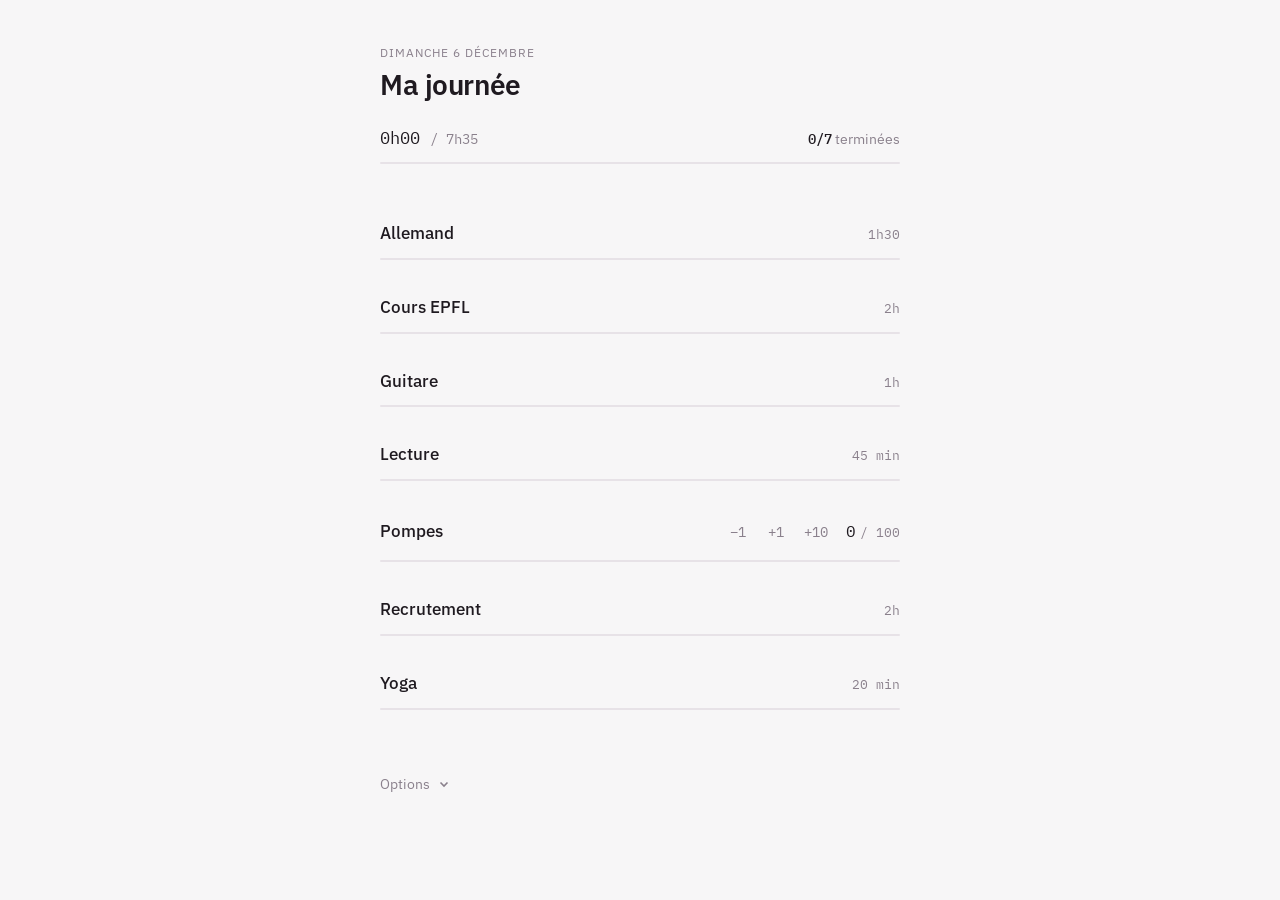
==== commit 916d51c5: "Ajoute une description dépliable aux activités - Mode « Modifier » : icône ≡ à côté de × pour écrire" ====
--- a/index.html
+++ b/index.html
@@ -71,7 +71,20 @@
 /* Activity list */
 .list { display: flex; flex-direction: column; }
 .row { display: flex; flex-direction: column; gap: 12px; padding-block: 18px; width: 100%; text-align: left; }
-button.row:active { opacity: .6; }
+.row[role="button"] { cursor: pointer; }
+.row[role="button"]:focus-visible { outline: 2px solid var(--accent); outline-offset: 4px; border-radius: 6px; }
+.row[role="button"] .line:active { opacity: .6; }
+
+/* Description dépliable */
+.desc-toggle { display: inline-grid; place-items: center; width: 28px; height: 28px; margin-block: -6px; margin-left: -4px; border-radius: 6px; color: var(--muted); flex: none; }
+.desc-toggle:hover { color: var(--fg); background: var(--faint); }
+.desc-toggle svg { width: 12px; height: 12px; fill: none; stroke: currentColor; stroke-width: 1.6; transition: transform .2s; }
+.desc-toggle[aria-expanded="true"] svg { transform: rotate(180deg); }
+.desc { font-size: 0.9rem; line-height: 1.6; color: var(--muted); cursor: default; display: flex; flex-direction: column; gap: 6px; margin-top: -2px; }
+.desc p, .desc ul { margin: 0; }
+.desc ul { padding-left: 1.1em; }
+.desc li::marker { color: var(--muted); }
+.desc b { color: var(--fg); font-weight: 500; }
 .line { display: flex; align-items: baseline; justify-content: space-between; gap: 16px; }
 .name { font-size: 1.06rem; font-weight: 500; min-width: 0; overflow-wrap: anywhere; display: flex; align-items: center; gap: 10px; }
 .time { font-family: var(--mono); font-variant-numeric: tabular-nums; white-space: nowrap; font-size: 1rem; }
@@ -87,7 +100,7 @@
   animation: pulse 1.6s ease-in-out infinite;
 }
 .row.done .name, .row.done .time { color: var(--muted); }
-.row.done .name::after { content: "✓"; color: var(--done); font-size: 0.9rem; }
+.row.done .name > span:first-child::after { margin-left: 8px; content: "✓"; color: var(--done); font-size: 0.9rem; }
 .row.done .track > span { background: var(--done); opacity: 1; }
 @keyframes pulse { 50% { opacity: .25; } }
 
@@ -142,7 +155,7 @@
 .hint { margin: 14px 0 0; font-size: 0.8rem; color: var(--muted); max-width: 52ch; }
 
 /* Edit mode */
-.edit-row { display: grid; grid-template-columns: 1fr auto auto; gap: 14px; align-items: center; padding-block: 10px; border-bottom: 1px solid var(--faint); }
+.edit-row { display: grid; grid-template-columns: 1fr auto auto auto; gap: 14px; align-items: center; padding-block: 10px; border-bottom: 1px solid var(--faint); }
 .edit-row input, .add input, .add select {
   font: inherit; color: var(--fg); background: transparent; border: 0; border-radius: 0;
   padding: 8px 0; min-width: 0; width: 100%;
@@ -152,6 +165,18 @@
 .unit input { width: 5.5ch; text-align: right; font-family: var(--mono); color: var(--fg); }
 .del { color: var(--muted); font-size: 1.2rem; width: 32px; height: 32px; border-radius: 6px; }
 .del:hover { color: var(--danger); background: var(--faint); }
+.edit-desc { grid-column: 1 / -1; margin-block: 2px 6px; }
+.descbtn { width: 32px; height: 32px; border-radius: 6px; color: var(--muted); display: grid; place-items: center; margin-right: -10px; }
+.descbtn svg { width: 14px; height: 14px; fill: none; stroke: currentColor; stroke-width: 1.5; stroke-linecap: round; }
+.descbtn:hover { color: var(--fg); background: var(--faint); }
+.descbtn.on { color: var(--accent); }
+.edit-desc textarea {
+  width: 100%; font: inherit; font-size: 0.9rem; line-height: 1.55; color: var(--fg);
+  background: transparent; border: 1px solid var(--faint); border-radius: 8px;
+  padding: 10px 12px; resize: none; overflow: hidden; min-height: 64px;
+}
+.edit-desc textarea::placeholder { color: var(--muted); opacity: .7; }
+.edit-desc textarea:focus { outline: none; border-color: var(--muted); }
 .add { display: grid; grid-template-columns: 1fr 5.5ch auto auto; gap: 12px; align-items: center; padding-block: 10px; margin-top: 8px; }
 .add input, .add select { border-bottom: 1px solid var(--faint); }
 .add input[name="target"] { font-family: var(--mono); text-align: right; }
@@ -165,7 +190,7 @@
   .add .addbtn { justify-self: end; }
 }
 @media (prefers-reduced-motion: reduce) {
-  .track > span, .row .track > span, .options-toggle svg, .switch span, .switch span::after { transition: none; }
+  .track > span, .row .track > span, .options-toggle svg, .desc-toggle svg, .switch span, .switch span::after { transition: none; }
   .row.running .name::before { animation: none; }
 }
 </style>
@@ -211,7 +236,7 @@
     return d.getFullYear() + "-" + String(d.getMonth() + 1).padStart(2, "0") + "-" + String(d.getDate()).padStart(2, "0");
   };
   const uid = () => Math.random().toString(36).slice(2, 9);
-  const fresh = (it) => ({ id: it.id || uid(), name: it.name, type: it.type, target: it.target, acc: 0, startedAt: null, notified: false });
+  const fresh = (it) => ({ id: it.id || uid(), name: it.name, type: it.type, target: it.target, desc: it.desc || "", acc: 0, startedAt: null, notified: false });
 
   function load() {
     let s = null;
@@ -229,6 +254,7 @@
   let optionsOpen = false;
   let confirmReset = false;
   let needsRender = false;
+  const openIds = new Set();   // descriptions dépliées
 
   function save() { try { localStorage.setItem(KEY, JSON.stringify(state)); } catch (e) {} }
 
@@ -248,6 +274,42 @@
   function fmtTotal(ms) {
     const t = Math.floor(ms / 60000);
     return Math.floor(t / 60) + "h" + String(t % 60).padStart(2, "0");
+  }
+  function descHTML(text) {
+    const inline = (t) => esc(t).replace(/\*\*(.+?)\*\*/g, "<b>$1</b>");
+    let html = "", list = [];
+    const flush = () => { if (list.length) { html += "<ul>" + list.map(l => "<li>" + inline(l) + "</li>").join("") + "</ul>"; list = []; } };
+    String(text).split(/\r?\n/).forEach(raw => {
+      const line = raw.trim();
+      if (!line) { flush(); return; }
+      const m = line.match(/^[-•*–]\s+(.*)$/);
+      if (m) list.push(m[1]); else { flush(); html += "<p>" + inline(line) + "</p>"; }
+    });
+    flush();
+    return html;
+  }
+  const CHEVRON = '<svg viewBox="0 0 12 12" aria-hidden="true"><path d="M2.5 4.5 6 8l3.5-3.5"/></svg>';
+  // Nom + petite flèche si l'activité a une description, et le bloc de description.
+  function nameHTML(it) {
+    const has = (it.desc || "").trim();
+    const open = has && openIds.has(it.id);
+    return '<span class="name"><span>' + esc(it.name) + '</span>' +
+      (has ? '<button type="button" class="desc-toggle" aria-expanded="' + open + '" aria-label="Description de ' + esc(it.name) + '">' + CHEVRON + '</button>' : '') +
+      '</span>';
+  }
+  function descBlock(it) {
+    const has = (it.desc || "").trim();
+    return has ? '<div class="desc"' + (openIds.has(it.id) ? '' : ' hidden') + '>' + descHTML(it.desc) + '</div>' : '';
+  }
+  function wireDesc(row, it) {
+    const b = row.querySelector(".desc-toggle"), d = row.querySelector(".desc");
+    if (!b || !d) return;
+    b.addEventListener("click", (e) => {
+      e.stopPropagation();
+      d.hidden = !d.hidden;
+      b.setAttribute("aria-expanded", String(!d.hidden));
+      if (d.hidden) openIds.delete(it.id); else openIds.add(it.id);
+    });
   }
   const esc = (s) => String(s).replace(/[&<>"]/g, c => ({ "&": "&amp;", "<": "&lt;", ">": "&gt;", '"': "&quot;" }[c]));
 
@@ -339,7 +401,7 @@
         row.className = "row" + (done ? " done" : it.acc > 0 ? " started" : " idle");
         row.innerHTML =
           '<div class="line">' +
-            '<span class="name">' + esc(it.name) + '</span>' +
+            nameHTML(it) +
             '<span class="steps">' +
               '<button class="step" data-n="-1" aria-label="Retirer 1">−1</button>' +
               '<button class="step" data-n="1" aria-label="Ajouter 1">+1</button>' +
@@ -347,19 +409,22 @@
               '<span class="time" style="margin-left:8px">' + it.acc + '<span class="tg">/ ' + it.target + '</span></span>' +
             '</span>' +
           '</div>' +
+          descBlock(it) +
           '<div class="track"><span style="width:' + Math.min(100, p * 100) + '%"></span></div>';
         row.querySelectorAll(".step").forEach(b => b.addEventListener("click", () => bump(it.id, +b.dataset.n)));
+        wireDesc(row, it);
         listEl.appendChild(row);
         return;
       }
-      const row = document.createElement(adjusting ? "div" : "button");
+      const row = document.createElement("div");
       row.className = "row";
       row.dataset.id = it.id;
       row.innerHTML =
         '<div class="line">' +
-          '<span class="name">' + esc(it.name) + '</span>' +
+          nameHTML(it) +
           '<span class="time"><span class="el"></span><span class="tg"></span></span>' +
         '</div>' +
+        descBlock(it) +
         '<div class="track"><span></span></div>' +
         (adjusting ? '<div class="adjust-steps">' + [-15, -5, -1, 1, 5, 15].map(m =>
           '<button class="step' + (m > 0 ? " plus" : "") + '" data-m="' + m + '" aria-label="' + (m < 0 ? "Retirer " : "Ajouter ") + Math.abs(m) + ' minutes">' +
@@ -367,10 +432,16 @@
       if (adjusting) {
         row.querySelectorAll(".step").forEach(b => b.addEventListener("click", () => adjust(it.id, +b.dataset.m)));
       } else {
-        row.type = "button";
+        row.setAttribute("role", "button");
+        row.tabIndex = 0;
         row.setAttribute("aria-pressed", it.startedAt ? "true" : "false");
-        row.addEventListener("click", () => toggle(it.id));
+        // Toucher la ligne lance ou met en pause ; toucher la description ne fait rien.
+        row.addEventListener("click", (e) => { if (!e.target.closest(".desc-toggle, .desc")) toggle(it.id); });
+        row.addEventListener("keydown", (e) => {
+          if (e.target === row && (e.key === "Enter" || e.key === " ")) { e.preventDefault(); toggle(it.id); }
+        });
       }
+      wireDesc(row, it);
       listEl.appendChild(row);
     });
 
@@ -428,7 +499,7 @@
     modeEl.innerHTML = '<p></p><button class="pill" type="button" id="mode-done">Terminé</button>';
     modeEl.querySelector("p").textContent = adjusting
       ? "Ajoutez ou retirez des minutes, par exemple si vous avez oublié de lancer ou d'arrêter un minuteur."
-      : "Renommez, changez les objectifs, ajoutez ou supprimez des activités.";
+      : "Renommez, changez les objectifs, ajoutez ou supprimez des activités. L'icône ≡ ajoute une description.";
     modeEl.querySelector("button").onclick = () => {
       if (editing) state.items = state.items.filter(x => x.name.trim());
       editing = false; adjusting = false; save(); render();
@@ -490,8 +561,28 @@
       row.innerHTML =
         '<input type="text" id="n-' + it.id + '" aria-label="Nom de l\'activité">' +
         '<label class="unit"><input type="number" min="1" inputmode="numeric" id="t-' + it.id + '" aria-label="Objectif">' + (isT ? "min" : "fois") + '</label>' +
-        '<button class="del" type="button" aria-label="Supprimer">×</button>';
+        '<button class="descbtn" type="button" aria-label="Description"><svg viewBox="0 0 14 14" aria-hidden="true"><path d="M2 3.5h10M2 7h10M2 10.5h6"/></svg></button>' +
+        '<button class="del" type="button" aria-label="Supprimer">×</button>' +
+        '<div class="edit-desc" hidden></div>';
       const n = row.querySelector('input[type="text"]'), t = row.querySelector('input[type="number"]');
+      const box = row.querySelector(".edit-desc"), dbtn = row.querySelector(".descbtn");
+      const showArea = (focus) => {
+        box.hidden = false; dbtn.classList.add("on"); dbtn.setAttribute("aria-expanded", "true");
+        box.innerHTML = '<textarea id="d-' + it.id + '" rows="2" aria-label="Description de l\'activité" placeholder="Description\n- Side plank : 2×45 s / côté\n- Hollow hold : 3×30 s"></textarea>';
+        const ta = box.querySelector("textarea");
+        const grow = () => { ta.style.height = "auto"; ta.style.height = ta.scrollHeight + 2 + "px"; };
+        ta.value = it.desc || "";
+        ta.oninput = () => { it.desc = ta.value; save(); grow(); };
+        requestAnimationFrame(grow);
+        if (focus) ta.focus();
+      };
+      dbtn.setAttribute("aria-expanded", "false");
+      if ((it.desc || "").trim()) showArea(false);
+      dbtn.onclick = () => {
+        if (box.hidden) showArea(true);
+        else if (!(it.desc || "").trim()) { box.hidden = true; box.innerHTML = ""; dbtn.classList.remove("on"); dbtn.setAttribute("aria-expanded", "false"); }
+        else box.querySelector("textarea").focus();
+      };
       n.value = it.name; t.value = isT ? Math.round(it.target / 60) : it.target;
       n.oninput = () => { it.name = n.value; save(); };
       t.oninput = () => { const v = Math.max(1, +t.value || 1); it.target = isT ? v * 60 : v; it.notified = progress(it) >= 1; save(); };
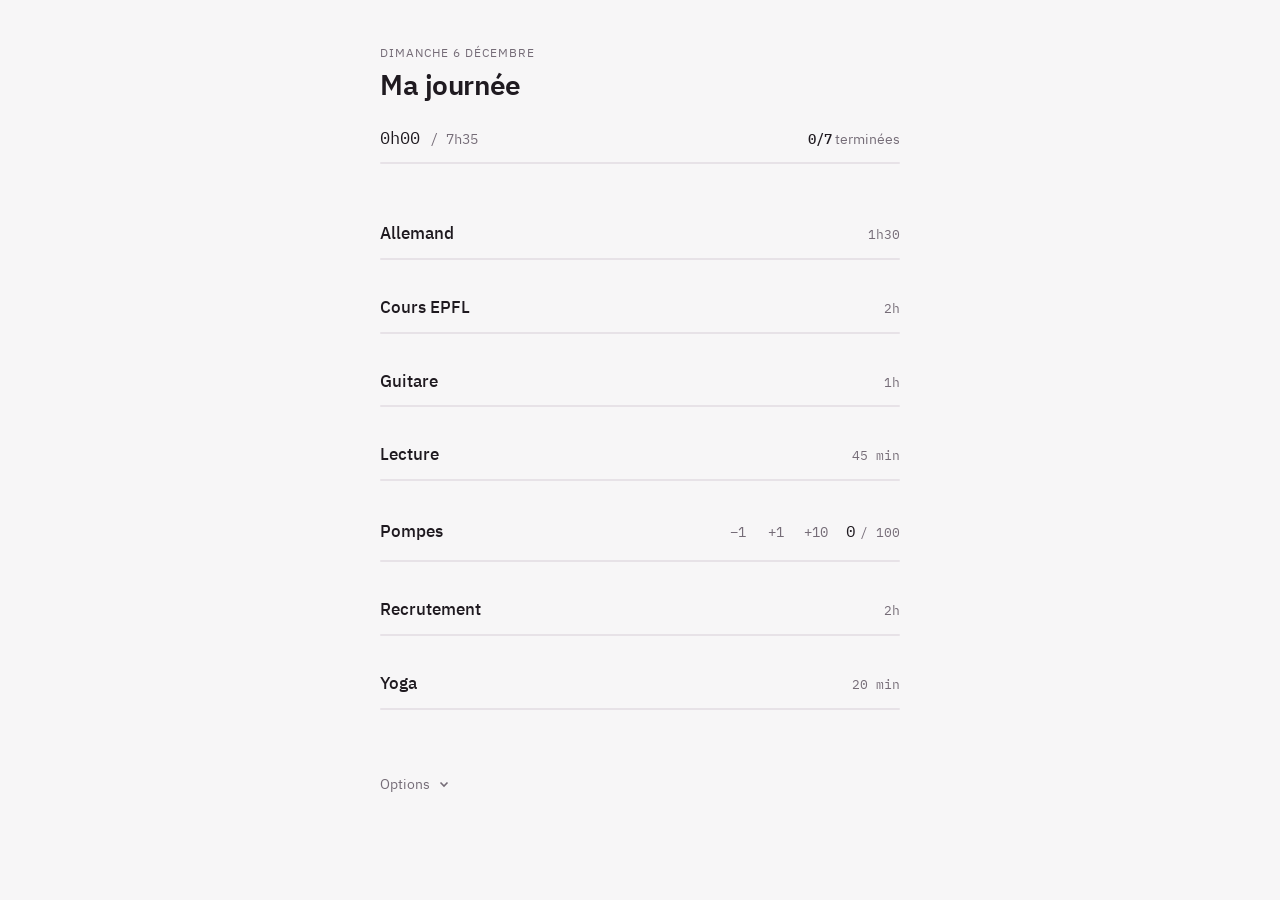
==== commit d3a61846: "Version 1.0.0 : export/import, version de schéma, CSP, polices locales, mise à jour proposée - Expor" ====
--- a/index.html
+++ b/index.html
@@ -3,6 +3,8 @@
 <head>
 <meta charset="utf-8">
 <meta name="viewport" content="width=device-width, initial-scale=1, viewport-fit=cover">
+<meta http-equiv="Content-Security-Policy" content="default-src 'self'; script-src 'self'; style-src 'self'; img-src 'self' data:; font-src 'self'; connect-src 'self'; manifest-src 'self'; worker-src 'self'; object-src 'none'; base-uri 'none'; form-action 'self'">
+<meta name="referrer" content="strict-origin-when-cross-origin">
 <title>Ma journée</title>
 <meta name="theme-color" content="#F7F6F7" media="(prefers-color-scheme: light)">
 <meta name="theme-color" content="#141114" media="(prefers-color-scheme: dark)">
@@ -13,187 +15,10 @@
 <link rel="manifest" href="manifest.webmanifest">
 <link rel="apple-touch-icon" href="apple-touch-icon.png">
 <link rel="icon" type="image/png" sizes="192x192" href="icon-192.png">
-<link rel="preconnect" href="https://fonts.googleapis.com">
-<link rel="preconnect" href="https://fonts.gstatic.com" crossorigin>
-<link rel="stylesheet" href="https://fonts.googleapis.com/css2?family=IBM+Plex+Mono:wght@400;500&family=IBM+Plex+Sans:wght@400;500;600&display=swap">
-<style>
-/* Layout: a single quiet column. Each activity is one line of text with a hairline
-   progress track beneath it; no boxes. Secondary controls live behind "Options". */
-:root {
-  --bg: #F7F6F7;
-  --fg: #1F1A20;
-  --muted: #8A808C;
-  --faint: #E7E2E7;
-  --accent: #8B3E6C;
-  --done: #2D7A67;
-  --danger: #B3372F;
-  --sans: "IBM Plex Sans", "Segoe UI", system-ui, sans-serif;
-  --mono: "IBM Plex Mono", ui-monospace, "SFMono-Regular", Menlo, monospace;
-  color-scheme: light;
-}
-@media (prefers-color-scheme: dark) {
-  :root:not([data-theme="light"]) {
-    --bg: #141114; --fg: #EEE8EE; --muted: #8D828F; --faint: #2A242B;
-    --accent: #E08AB9; --done: #6FD0B4; --danger: #F08A80; color-scheme: dark;
-  }
-}
-:root[data-theme="dark"] {
-  --bg: #141114; --fg: #EEE8EE; --muted: #8D828F; --faint: #2A242B;
-  --accent: #E08AB9; --done: #6FD0B4; --danger: #F08A80; color-scheme: dark;
-}
-
-* { box-sizing: border-box; }
-html { -webkit-text-size-adjust: 100%; }
-:root { padding-top: env(safe-area-inset-top, 0px); padding-bottom: env(safe-area-inset-bottom, 0px); }
-[hidden] { display: none !important; }
-body {
-  margin: 0; background: var(--bg); color: var(--fg);
-  font-family: var(--sans); font-size: 16px; line-height: 1.4;
-  padding-inline: 24px; padding-block: 44px 64px;
-  -webkit-tap-highlight-color: transparent;
-}
-button { font: inherit; color: inherit; background: none; border: 0; padding: 0; cursor: pointer; }
-button:focus-visible, input:focus-visible, select:focus-visible { outline: 2px solid var(--accent); outline-offset: 3px; border-radius: 4px; }
-.wrap { max-width: 520px; margin: 0 auto; display: flex; flex-direction: column; gap: 40px; }
-
-/* Header */
-header { display: flex; flex-direction: column; gap: 22px; }
-.date { font-size: 0.78rem; letter-spacing: 0.08em; text-transform: uppercase; color: var(--muted); }
-h1 { margin: 4px 0 0; font-size: 1.75rem; font-weight: 600; letter-spacing: -0.015em; }
-.summary { display: flex; justify-content: space-between; align-items: baseline; gap: 12px; }
-.big { font-family: var(--mono); font-size: 1.05rem; font-variant-numeric: tabular-nums; }
-.big small, .count small { color: var(--muted); font-size: 0.85rem; }
-.count { font-size: 0.85rem; color: var(--muted); }
-.count b { font-family: var(--mono); font-weight: 500; color: var(--fg); }
-.track { height: 2px; background: var(--faint); border-radius: 2px; overflow: hidden; }
-.track > span { display: block; height: 100%; width: 0; background: var(--accent); transition: width .4s ease; }
-
-/* Activity list */
-.list { display: flex; flex-direction: column; }
-.row { display: flex; flex-direction: column; gap: 12px; padding-block: 18px; width: 100%; text-align: left; }
-.row[role="button"] { cursor: pointer; }
-.row[role="button"]:focus-visible { outline: 2px solid var(--accent); outline-offset: 4px; border-radius: 6px; }
-.row[role="button"] .line:active { opacity: .6; }
-
-/* Description dépliable */
-.desc-toggle { display: inline-grid; place-items: center; width: 28px; height: 28px; margin-block: -6px; margin-left: -4px; border-radius: 6px; color: var(--muted); flex: none; }
-.desc-toggle:hover { color: var(--fg); background: var(--faint); }
-.desc-toggle svg { width: 12px; height: 12px; fill: none; stroke: currentColor; stroke-width: 1.6; transition: transform .2s; }
-.desc-toggle[aria-expanded="true"] svg { transform: rotate(180deg); }
-.desc { font-size: 0.9rem; line-height: 1.6; color: var(--muted); cursor: default; display: flex; flex-direction: column; gap: 6px; margin-top: -2px; }
-.desc p, .desc ul { margin: 0; }
-.desc ul { padding-left: 1.1em; }
-.desc li::marker { color: var(--muted); }
-.desc b { color: var(--fg); font-weight: 500; }
-.line { display: flex; align-items: baseline; justify-content: space-between; gap: 16px; }
-.name { font-size: 1.06rem; font-weight: 500; min-width: 0; overflow-wrap: anywhere; display: flex; align-items: center; gap: 10px; }
-.time { font-family: var(--mono); font-variant-numeric: tabular-nums; white-space: nowrap; font-size: 1rem; }
-.time .tg { color: var(--muted); font-size: 0.82rem; margin-left: 4px; }
-.row .track > span { transition: width .5s linear; }
-.row.idle .name { color: var(--fg); }
-.row.idle .track > span { background: var(--muted); }
-.row.started .track > span { background: var(--fg); opacity: .55; }
-.row.running .name, .row.running .el { color: var(--accent); }
-.row.running .track > span { background: var(--accent); opacity: 1; }
-.row.running .name::before {
-  content: ""; width: 7px; height: 7px; border-radius: 50%; background: var(--accent); flex: none;
-  animation: pulse 1.6s ease-in-out infinite;
-}
-.row.done .name, .row.done .time { color: var(--muted); }
-.row.done .name > span:first-child::after { margin-left: 8px; content: "✓"; color: var(--done); font-size: 0.9rem; }
-.row.done .track > span { background: var(--done); opacity: 1; }
-@keyframes pulse { 50% { opacity: .25; } }
-
-/* Small text buttons: counter steps and time adjustments */
-.steps { display: flex; gap: 2px; align-items: baseline; }
-.step {
-  font-family: var(--mono); font-size: 0.85rem; color: var(--muted);
-  padding: 6px 8px; border-radius: 6px; min-width: 36px; text-align: center;
-}
-.step:hover { color: var(--fg); background: var(--faint); }
-.step:active { color: var(--accent); }
-.adjust-steps { display: grid; grid-template-columns: repeat(6, 1fr); }
-.adjust-steps .step { padding: 8px 0; }
-.adjust-steps .step.plus { color: var(--fg); }
-
-.more { align-self: flex-start; margin-top: 14px; font-size: 0.85rem; color: var(--muted); padding: 6px 0; }
-.more:hover { color: var(--fg); }
-.empty { padding-block: 24px; display: flex; flex-direction: column; gap: 4px; }
-.empty b { font-weight: 500; color: var(--done); }
-.empty span { color: var(--muted); font-size: 0.9rem; }
-
-/* Mode banner (adjust / edit) */
-.mode { display: flex; justify-content: space-between; align-items: center; gap: 16px; }
-.mode p { margin: 0; font-size: 0.85rem; color: var(--muted); max-width: 34ch; }
-.pill { background: var(--fg); color: var(--bg); padding: 9px 18px; border-radius: 99px; font-size: 0.9rem; font-weight: 500; white-space: nowrap; }
-
-/* Options */
-.options-toggle { display: inline-flex; align-items: center; gap: 8px; font-size: 0.9rem; color: var(--muted); padding: 6px 0; }
-.options-toggle:hover { color: var(--fg); }
-.options-toggle svg { width: 12px; height: 12px; transition: transform .2s; fill: none; stroke: currentColor; stroke-width: 1.6; }
-.options-toggle[aria-expanded="true"] svg { transform: rotate(180deg); }
-.panel { display: flex; flex-direction: column; margin-top: 8px; }
-.opt { display: flex; justify-content: space-between; align-items: center; gap: 16px; min-height: 52px; border-top: 1px solid var(--faint); font-size: 0.95rem; width: 100%; text-align: left; }
-.opt:last-of-type { border-bottom: 1px solid var(--faint); }
-button.opt:hover { color: var(--accent); }
-.opt .chev { color: var(--muted); }
-.opt.danger { color: var(--danger); }
-.seg { display: flex; gap: 14px; }
-.seg button { color: var(--muted); font-size: 0.9rem; padding: 4px 0; border-bottom: 1px solid transparent; }
-.seg button[aria-pressed="true"] { color: var(--fg); border-bottom-color: var(--fg); }
-.switch { position: relative; width: 38px; height: 22px; flex: none; }
-.switch input { position: absolute; inset: 0; opacity: 0; margin: 0; cursor: pointer; }
-.switch span { position: absolute; inset: 0; border-radius: 99px; background: var(--faint); transition: background .2s; pointer-events: none; }
-.switch span::after { content: ""; position: absolute; top: 3px; left: 3px; width: 16px; height: 16px; border-radius: 50%; background: var(--bg); box-shadow: 0 1px 2px rgba(0,0,0,.25); transition: transform .2s; }
-.switch input:checked + span { background: var(--accent); }
-.switch input:checked + span::after { transform: translateX(16px); }
-.switch input:focus-visible + span { outline: 2px solid var(--accent); outline-offset: 3px; }
-.confirm { display: flex; gap: 18px; align-items: center; }
-.confirm button { font-size: 0.9rem; }
-.confirm .yes { color: var(--danger); font-weight: 500; }
-.confirm .no { color: var(--muted); }
-.hint { margin: 14px 0 0; font-size: 0.8rem; color: var(--muted); max-width: 52ch; }
-
-/* Edit mode */
-.edit-row { display: grid; grid-template-columns: 1fr auto auto auto; gap: 14px; align-items: center; padding-block: 10px; border-bottom: 1px solid var(--faint); }
-.edit-row input, .add input, .add select {
-  font: inherit; color: var(--fg); background: transparent; border: 0; border-radius: 0;
-  padding: 8px 0; min-width: 0; width: 100%;
-}
-.edit-row input[type="text"] { font-weight: 500; }
-.unit { display: flex; align-items: baseline; gap: 6px; font-size: 0.85rem; color: var(--muted); }
-.unit input { width: 5.5ch; text-align: right; font-family: var(--mono); color: var(--fg); }
-.del { color: var(--muted); font-size: 1.2rem; width: 32px; height: 32px; border-radius: 6px; }
-.del:hover { color: var(--danger); background: var(--faint); }
-.edit-desc { grid-column: 1 / -1; margin-block: 2px 6px; }
-.descbtn { width: 32px; height: 32px; border-radius: 6px; color: var(--muted); display: grid; place-items: center; margin-right: -10px; }
-.descbtn svg { width: 14px; height: 14px; fill: none; stroke: currentColor; stroke-width: 1.5; stroke-linecap: round; }
-.descbtn:hover { color: var(--fg); background: var(--faint); }
-.descbtn.on { color: var(--accent); }
-.edit-desc textarea {
-  width: 100%; font: inherit; font-size: 0.9rem; line-height: 1.55; color: var(--fg);
-  background: transparent; border: 1px solid var(--faint); border-radius: 8px;
-  padding: 10px 12px; resize: none; overflow: hidden; min-height: 64px;
-}
-.edit-desc textarea::placeholder { color: var(--muted); opacity: .7; }
-.edit-desc textarea:focus { outline: none; border-color: var(--muted); }
-.add { display: grid; grid-template-columns: 1fr 5.5ch auto auto; gap: 12px; align-items: center; padding-block: 10px; margin-top: 8px; }
-.add input, .add select { border-bottom: 1px solid var(--faint); }
-.add input[name="target"] { font-family: var(--mono); text-align: right; }
-.add select { color: var(--muted); font-size: 0.9rem; }
-.add .addbtn { color: var(--accent); font-weight: 500; font-size: 0.9rem; }
-
-@media (max-width: 420px) {
-  body { padding-inline: 20px; }
-  .add { grid-template-columns: 5.5ch auto 1fr; row-gap: 4px; }
-  .add input[name="name"] { grid-column: 1 / -1; }
-  .add .addbtn { justify-self: end; }
-}
-@media (prefers-reduced-motion: reduce) {
-  .track > span, .row .track > span, .options-toggle svg, .desc-toggle svg, .switch span, .switch span::after { transition: none; }
-  .row.running .name::before { animation: none; }
-}
-</style>
+<link rel="preload" href="fonts/IBMPlexSans-Regular-Latin1.woff2" as="font" type="font/woff2" crossorigin>
+<link rel="stylesheet" href="css/socle.css">
+<link rel="stylesheet" href="css/app.css">
+<script src="js/app.js" defer></script>
 </head>
 <body>
 <div class="wrap">
@@ -207,9 +32,17 @@
         <span class="big"><span id="sumDone">0h00</span> <small>/ <span id="sumPlan">0h00</span></small></span>
         <span class="count"><b id="sumCount">0/0</b> terminées</span>
       </div>
-      <div class="track" style="margin-top:12px"><span id="sumBar"></span></div>
+      <div class="track sum"><span id="sumBar"></span></div>
     </div>
   </header>
+
+  <div class="update" id="update" role="region" aria-label="Mise à jour" hidden>
+    <p>Une nouvelle version est disponible.</p>
+    <span class="actions">
+      <button type="button" class="later" id="update-later">Plus tard</button>
+      <button type="button" class="pill" id="update-reload">Recharger</button>
+    </span>
+  </div>
 
   <div class="mode" id="mode" hidden></div>
 
@@ -217,409 +50,7 @@
 
   <footer id="footer"></footer>
 </div>
-
-<script>
-(function () {
-  const KEY = "journee-timers-v1";
-  const DEFAULTS = [
-    { name: "Recrutement", type: "time", target: 120 * 60 },
-    { name: "Guitare", type: "time", target: 60 * 60 },
-    { name: "Allemand", type: "time", target: 90 * 60 },
-    { name: "Cours EPFL", type: "time", target: 120 * 60 },
-    { name: "Lecture", type: "time", target: 45 * 60 },
-    { name: "Yoga", type: "time", target: 20 * 60 },
-    { name: "Pompes", type: "count", target: 100 }
-  ];
-
-  const today = () => {
-    const d = new Date();
-    return d.getFullYear() + "-" + String(d.getMonth() + 1).padStart(2, "0") + "-" + String(d.getDate()).padStart(2, "0");
-  };
-  const uid = () => Math.random().toString(36).slice(2, 9);
-  const fresh = (it) => ({ id: it.id || uid(), name: it.name, type: it.type, target: it.target, desc: it.desc || "", acc: 0, startedAt: null, notified: false });
-
-  function load() {
-    let s = null;
-    try { s = JSON.parse(localStorage.getItem(KEY)); } catch (e) {}
-    if (!s || !Array.isArray(s.items)) s = { date: today(), single: true, items: DEFAULTS.map(fresh) };
-    if (s.date !== today()) { s.items = s.items.map(fresh); s.date = today(); }
-    if (typeof s.single !== "boolean") s.single = true;
-    if (s.sort !== "alpha" && s.sort !== "progress") s.sort = "progress";
-    return s;
-  }
-  let state = load();
-  let editing = false;
-  let adjusting = false;
-  let showDone = false;
-  let optionsOpen = false;
-  let confirmReset = false;
-  let needsRender = false;
-  const openIds = new Set();   // descriptions dépliées
-
-  function save() { try { localStorage.setItem(KEY, JSON.stringify(state)); } catch (e) {} }
-
-  const elapsed = (it) => it.type === "count" ? it.acc : it.acc + (it.startedAt ? Date.now() - it.startedAt : 0);
-  const progress = (it) => it.target > 0 ? (it.type === "count" ? it.acc / it.target : elapsed(it) / (it.target * 1000)) : 0;
-
-  function fmtClock(ms) {
-    const t = Math.floor(ms / 1000);
-    const h = Math.floor(t / 3600), m = Math.floor((t % 3600) / 60), s = t % 60;
-    return (h ? h + ":" + String(m).padStart(2, "0") : m) + ":" + String(s).padStart(2, "0");
-  }
-  function fmtShort(sec) {
-    const h = Math.floor(sec / 3600), m = Math.round((sec % 3600) / 60);
-    if (!h) return m + " min";
-    return h + "h" + (m ? String(m).padStart(2, "0") : "");
-  }
-  function fmtTotal(ms) {
-    const t = Math.floor(ms / 60000);
-    return Math.floor(t / 60) + "h" + String(t % 60).padStart(2, "0");
-  }
-  function descHTML(text) {
-    const inline = (t) => esc(t).replace(/\*\*(.+?)\*\*/g, "<b>$1</b>");
-    let html = "", list = [];
-    const flush = () => { if (list.length) { html += "<ul>" + list.map(l => "<li>" + inline(l) + "</li>").join("") + "</ul>"; list = []; } };
-    String(text).split(/\r?\n/).forEach(raw => {
-      const line = raw.trim();
-      if (!line) { flush(); return; }
-      const m = line.match(/^[-•*–]\s+(.*)$/);
-      if (m) list.push(m[1]); else { flush(); html += "<p>" + inline(line) + "</p>"; }
-    });
-    flush();
-    return html;
-  }
-  const CHEVRON = '<svg viewBox="0 0 12 12" aria-hidden="true"><path d="M2.5 4.5 6 8l3.5-3.5"/></svg>';
-  // Nom + petite flèche si l'activité a une description, et le bloc de description.
-  function nameHTML(it) {
-    const has = (it.desc || "").trim();
-    const open = has && openIds.has(it.id);
-    return '<span class="name"><span>' + esc(it.name) + '</span>' +
-      (has ? '<button type="button" class="desc-toggle" aria-expanded="' + open + '" aria-label="Description de ' + esc(it.name) + '">' + CHEVRON + '</button>' : '') +
-      '</span>';
-  }
-  function descBlock(it) {
-    const has = (it.desc || "").trim();
-    return has ? '<div class="desc"' + (openIds.has(it.id) ? '' : ' hidden') + '>' + descHTML(it.desc) + '</div>' : '';
-  }
-  function wireDesc(row, it) {
-    const b = row.querySelector(".desc-toggle"), d = row.querySelector(".desc");
-    if (!b || !d) return;
-    b.addEventListener("click", (e) => {
-      e.stopPropagation();
-      d.hidden = !d.hidden;
-      b.setAttribute("aria-expanded", String(!d.hidden));
-      if (d.hidden) openIds.delete(it.id); else openIds.add(it.id);
-    });
-  }
-  const esc = (s) => String(s).replace(/[&<>"]/g, c => ({ "&": "&amp;", "<": "&lt;", ">": "&gt;", '"': "&quot;" }[c]));
-
-  // Petit son quand un objectif est atteint (seulement après une interaction).
-  let actx = null;
-  function chime() {
-    try {
-      actx = actx || new (window.AudioContext || window.webkitAudioContext)();
-      [0, 0.18].forEach((delay, i) => {
-        const o = actx.createOscillator(), g = actx.createGain();
-        o.frequency.value = i ? 880 : 660; o.type = "sine";
-        g.gain.setValueAtTime(0.0001, actx.currentTime + delay);
-        g.gain.exponentialRampToValueAtTime(0.25, actx.currentTime + delay + 0.02);
-        g.gain.exponentialRampToValueAtTime(0.0001, actx.currentTime + delay + 0.5);
-        o.connect(g).connect(actx.destination);
-        o.start(actx.currentTime + delay); o.stop(actx.currentTime + delay + 0.55);
-      });
-    } catch (e) {}
-  }
-
-  const listEl = document.getElementById("list");
-  const footEl = document.getElementById("footer");
-  const modeEl = document.getElementById("mode");
-
-  const pauseAll = () => state.items.forEach(x => { if (x.startedAt) { x.acc += Date.now() - x.startedAt; x.startedAt = null; } });
-
-  function toggle(id) {
-    const it = state.items.find(x => x.id === id);
-    if (!it) return;
-    if (it.startedAt) {
-      it.acc += Date.now() - it.startedAt; it.startedAt = null;
-    } else {
-      if (state.single) pauseAll();
-      it.startedAt = Date.now();
-      if (actx && actx.state === "suspended") actx.resume();
-    }
-    save(); render();
-  }
-  function bump(id, n) {
-    const it = state.items.find(x => x.id === id);
-    if (!it) return;
-    const before = it.acc;
-    it.acc = Math.max(0, it.acc + n);
-    if (before < it.target && it.acc >= it.target) chime();
-    save(); render();
-  }
-  // Ajoute ou retire des minutes au temps déjà fait, sans arrêter le minuteur.
-  function adjust(id, minutes) {
-    const it = state.items.find(x => x.id === id);
-    if (!it) return;
-    const running = it.startedAt ? Date.now() - it.startedAt : 0;
-    it.acc = Math.max(-running, it.acc + minutes * 60000);
-    it.notified = progress(it) >= 1;
-    // Un minuteur en cours qui dépasse l'objectif par ajustement s'arrête aussi.
-    if (it.notified && it.startedAt) { it.acc += Date.now() - it.startedAt; it.startedAt = null; }
-    save(); tick();
-  }
-
-  // Ordre d'affichage : le plus avancé d'abord (égalités par nom), ou par nom.
-  // Calculé seulement au rendu, pour que les lignes ne bougent pas pendant qu'un minuteur tourne.
-  const byName = (a, b) => a.name.localeCompare(b.name, "fr", { sensitivity: "base", numeric: true });
-  function sorted() {
-    const list = state.items.slice();
-    if (state.sort === "alpha") return list.sort(byName);
-    return list.sort((a, b) => (Math.min(1, progress(b)) - Math.min(1, progress(a))) || byName(a, b));
-  }
-
-  function render() {
-    listEl.innerHTML = "";
-    renderMode();
-    if (editing) { renderEdit(); renderFooter(); return; }
-
-    // Les activités terminées sont masquées, sauf si un minuteur tourne encore ou si on les affiche.
-    const all = sorted();
-    const doneCount = all.filter(x => progress(x) >= 1 && !x.startedAt).length;
-    const visible = all.filter(x => showDone || progress(x) < 1 || x.startedAt);
-
-    if (!visible.length) {
-      const empty = document.createElement("div");
-      empty.className = "empty";
-      empty.innerHTML = "<b>Tout est fait pour aujourd'hui.</b><span>Toutes vos activités ont atteint leur objectif.</span>";
-      listEl.appendChild(empty);
-    }
-
-    visible.forEach(it => {
-      if (it.type === "count") {
-        const p = progress(it), done = p >= 1;
-        const row = document.createElement("div");
-        row.className = "row" + (done ? " done" : it.acc > 0 ? " started" : " idle");
-        row.innerHTML =
-          '<div class="line">' +
-            nameHTML(it) +
-            '<span class="steps">' +
-              '<button class="step" data-n="-1" aria-label="Retirer 1">−1</button>' +
-              '<button class="step" data-n="1" aria-label="Ajouter 1">+1</button>' +
-              '<button class="step" data-n="10" aria-label="Ajouter 10">+10</button>' +
-              '<span class="time" style="margin-left:8px">' + it.acc + '<span class="tg">/ ' + it.target + '</span></span>' +
-            '</span>' +
-          '</div>' +
-          descBlock(it) +
-          '<div class="track"><span style="width:' + Math.min(100, p * 100) + '%"></span></div>';
-        row.querySelectorAll(".step").forEach(b => b.addEventListener("click", () => bump(it.id, +b.dataset.n)));
-        wireDesc(row, it);
-        listEl.appendChild(row);
-        return;
-      }
-      const row = document.createElement("div");
-      row.className = "row";
-      row.dataset.id = it.id;
-      row.innerHTML =
-        '<div class="line">' +
-          nameHTML(it) +
-          '<span class="time"><span class="el"></span><span class="tg"></span></span>' +
-        '</div>' +
-        descBlock(it) +
-        '<div class="track"><span></span></div>' +
-        (adjusting ? '<div class="adjust-steps">' + [-15, -5, -1, 1, 5, 15].map(m =>
-          '<button class="step' + (m > 0 ? " plus" : "") + '" data-m="' + m + '" aria-label="' + (m < 0 ? "Retirer " : "Ajouter ") + Math.abs(m) + ' minutes">' +
-          (m < 0 ? "−" : "+") + Math.abs(m) + '</button>').join("") + '</div>' : '');
-      if (adjusting) {
-        row.querySelectorAll(".step").forEach(b => b.addEventListener("click", () => adjust(it.id, +b.dataset.m)));
-      } else {
-        row.setAttribute("role", "button");
-        row.tabIndex = 0;
-        row.setAttribute("aria-pressed", it.startedAt ? "true" : "false");
-        // Toucher la ligne lance ou met en pause ; toucher la description ne fait rien.
-        row.addEventListener("click", (e) => { if (!e.target.closest(".desc-toggle, .desc")) toggle(it.id); });
-        row.addEventListener("keydown", (e) => {
-          if (e.target === row && (e.key === "Enter" || e.key === " ")) { e.preventDefault(); toggle(it.id); }
-        });
-      }
-      wireDesc(row, it);
-      listEl.appendChild(row);
-    });
-
-    if (doneCount) {
-      const t = document.createElement("button");
-      t.type = "button"; t.className = "more"; t.id = "toggle-done";
-      t.setAttribute("aria-expanded", showDone ? "true" : "false");
-      t.textContent = showDone
-        ? "Masquer les activités terminées"
-        : (doneCount === 1 ? "1 activité terminée · afficher" : doneCount + " activités terminées · afficher");
-      t.onclick = () => { showDone = !showDone; render(); };
-      listEl.appendChild(t);
-    }
-    tick();
-    renderFooter();
-  }
-
-  function tick() {
-    let doneMs = 0, planMs = 0, finished = 0;
-    state.items.forEach(it => {
-      if (it.type === "count") { if (it.acc >= it.target) finished++; return; }
-      const el = elapsed(it), p = progress(it);
-      doneMs += Math.min(el, it.target * 1000); planMs += it.target * 1000;
-      if (p >= 1) finished++;
-      if (p >= 1 && !it.notified) {
-        it.notified = true;
-        // Objectif atteint pendant que le minuteur tourne : on l'arrête, puis l'activité quitte la liste.
-        if (it.startedAt) { it.acc += Date.now() - it.startedAt; it.startedAt = null; chime(); if (!adjusting && !editing) needsRender = true; }
-        save();
-      }
-      const row = listEl.querySelector('[data-id="' + it.id + '"]');
-      if (!row) return;
-      const done = p >= 1, running = !!it.startedAt, started = el >= 1000 || running;
-      row.classList.toggle("running", running);
-      row.classList.toggle("done", done && !running);
-      row.classList.toggle("started", started && !done && !running);
-      row.classList.toggle("idle", !started);
-      row.querySelector(".track > span").style.width = Math.min(100, p * 100) + "%";
-      row.querySelector(".el").textContent = started ? fmtClock(el) : "";
-      row.querySelector(".tg").textContent = started ? "/ " + fmtShort(it.target) : fmtShort(it.target);
-      row.querySelector(".tg").style.marginLeft = started ? "" : "0";
-    });
-    document.getElementById("sumDone").textContent = fmtTotal(doneMs);
-    document.getElementById("sumPlan").textContent = fmtTotal(planMs);
-    document.getElementById("sumCount").textContent = finished + "/" + state.items.length;
-    document.getElementById("sumBar").style.width = (planMs ? Math.min(100, doneMs / planMs * 100) : 0) + "%";
-    const r = state.items.find(x => x.startedAt);
-    document.title = r ? fmtClock(elapsed(r)) + " · " + r.name : "Ma journée";
-  }
-
-  // Bandeau des modes « Ajuster le temps » et « Modifier les activités ».
-  function renderMode() {
-    modeEl.hidden = !(adjusting || editing);
-    if (modeEl.hidden) return;
-    modeEl.innerHTML = '<p></p><button class="pill" type="button" id="mode-done">Terminé</button>';
-    modeEl.querySelector("p").textContent = adjusting
-      ? "Ajoutez ou retirez des minutes, par exemple si vous avez oublié de lancer ou d'arrêter un minuteur."
-      : "Renommez, changez les objectifs, ajoutez ou supprimez des activités. L'icône ≡ ajoute une description.";
-    modeEl.querySelector("button").onclick = () => {
-      if (editing) state.items = state.items.filter(x => x.name.trim());
-      editing = false; adjusting = false; save(); render();
-    };
-  }
-
-  function renderFooter() {
-    footEl.innerHTML = "";
-    if (editing || adjusting) return;
-    const tgl = document.createElement("button");
-    tgl.type = "button"; tgl.className = "options-toggle"; tgl.id = "options-toggle";
-    tgl.setAttribute("aria-expanded", optionsOpen ? "true" : "false");
-    tgl.innerHTML = 'Options <svg viewBox="0 0 12 12" aria-hidden="true"><path d="M2.5 4.5 6 8l3.5-3.5"/></svg>';
-    tgl.onclick = () => { optionsOpen = !optionsOpen; confirmReset = false; renderFooter(); };
-    footEl.appendChild(tgl);
-    if (!optionsOpen) return;
-
-    const panel = document.createElement("div");
-    panel.className = "panel";
-    const running = state.items.some(x => x.startedAt);
-    panel.innerHTML =
-      '<div class="opt"><span>Trier par</span><span class="seg">' +
-        '<button type="button" data-sort="progress" id="sort-progress">Avancement</button>' +
-        '<button type="button" data-sort="alpha" id="sort-alpha">A–Z</button></span></div>' +
-      '<div class="opt"><label for="single">Un seul minuteur à la fois</label>' +
-        '<span class="switch"><input type="checkbox" id="single" role="switch"><span></span></span></div>' +
-      '<button type="button" class="opt" id="opt-adjust"><span>Ajuster le temps</span><span class="chev">›</span></button>' +
-      '<button type="button" class="opt" id="opt-edit"><span>Modifier les activités</span><span class="chev">›</span></button>' +
-      (running ? '<button type="button" class="opt" id="opt-pause"><span>Tout mettre en pause</span></button>' : '') +
-      (confirmReset
-        ? '<div class="opt"><span>Tout remettre à zéro ?</span><span class="confirm"><button type="button" class="no" id="reset-no">Annuler</button><button type="button" class="yes" id="reset-yes">Remettre à zéro</button></span></div>'
-        : '<button type="button" class="opt danger" id="opt-reset"><span>Remettre à zéro</span></button>') +
-      '<p class="hint">Touchez une activité pour lancer ou mettre en pause son minuteur. Une activité disparaît quand elle atteint son objectif. Tout repart à zéro chaque nouveau jour.</p>';
-
-    panel.querySelectorAll(".seg button").forEach(b => {
-      b.setAttribute("aria-pressed", b.dataset.sort === state.sort ? "true" : "false");
-      b.onclick = () => { state.sort = b.dataset.sort; save(); render(); };
-    });
-    const single = panel.querySelector("#single");
-    single.checked = state.single;
-    single.onchange = () => { state.single = single.checked; save(); };
-    panel.querySelector("#opt-adjust").onclick = () => { adjusting = true; optionsOpen = false; render(); window.scrollTo({ top: 0 }); };
-    panel.querySelector("#opt-edit").onclick = () => { editing = true; optionsOpen = false; render(); window.scrollTo({ top: 0 }); };
-    if (running) panel.querySelector("#opt-pause").onclick = () => { pauseAll(); save(); render(); };
-    if (confirmReset) {
-      panel.querySelector("#reset-no").onclick = () => { confirmReset = false; renderFooter(); };
-      panel.querySelector("#reset-yes").onclick = () => { state.items = state.items.map(fresh); confirmReset = false; showDone = false; save(); render(); };
-    } else {
-      panel.querySelector("#opt-reset").onclick = () => { confirmReset = true; renderFooter(); };
-    }
-    footEl.appendChild(panel);
-  }
-
-  function renderEdit() {
-    state.items.forEach(it => {
-      const row = document.createElement("div");
-      row.className = "edit-row";
-      const isT = it.type === "time";
-      row.innerHTML =
-        '<input type="text" id="n-' + it.id + '" aria-label="Nom de l\'activité">' +
-        '<label class="unit"><input type="number" min="1" inputmode="numeric" id="t-' + it.id + '" aria-label="Objectif">' + (isT ? "min" : "fois") + '</label>' +
-        '<button class="descbtn" type="button" aria-label="Description"><svg viewBox="0 0 14 14" aria-hidden="true"><path d="M2 3.5h10M2 7h10M2 10.5h6"/></svg></button>' +
-        '<button class="del" type="button" aria-label="Supprimer">×</button>' +
-        '<div class="edit-desc" hidden></div>';
-      const n = row.querySelector('input[type="text"]'), t = row.querySelector('input[type="number"]');
-      const box = row.querySelector(".edit-desc"), dbtn = row.querySelector(".descbtn");
-      const showArea = (focus) => {
-        box.hidden = false; dbtn.classList.add("on"); dbtn.setAttribute("aria-expanded", "true");
-        box.innerHTML = '<textarea id="d-' + it.id + '" rows="2" aria-label="Description de l\'activité" placeholder="Description\n- Side plank : 2×45 s / côté\n- Hollow hold : 3×30 s"></textarea>';
-        const ta = box.querySelector("textarea");
-        const grow = () => { ta.style.height = "auto"; ta.style.height = ta.scrollHeight + 2 + "px"; };
-        ta.value = it.desc || "";
-        ta.oninput = () => { it.desc = ta.value; save(); grow(); };
-        requestAnimationFrame(grow);
-        if (focus) ta.focus();
-      };
-      dbtn.setAttribute("aria-expanded", "false");
-      if ((it.desc || "").trim()) showArea(false);
-      dbtn.onclick = () => {
-        if (box.hidden) showArea(true);
-        else if (!(it.desc || "").trim()) { box.hidden = true; box.innerHTML = ""; dbtn.classList.remove("on"); dbtn.setAttribute("aria-expanded", "false"); }
-        else box.querySelector("textarea").focus();
-      };
-      n.value = it.name; t.value = isT ? Math.round(it.target / 60) : it.target;
-      n.oninput = () => { it.name = n.value; save(); };
-      t.oninput = () => { const v = Math.max(1, +t.value || 1); it.target = isT ? v * 60 : v; it.notified = progress(it) >= 1; save(); };
-      row.querySelector(".del").onclick = () => { state.items = state.items.filter(x => x.id !== it.id); save(); render(); };
-      listEl.appendChild(row);
-    });
-    const form = document.createElement("form");
-    form.className = "add";
-    form.innerHTML =
-      '<input name="name" id="add-name" placeholder="Nouvelle activité" required>' +
-      '<input name="target" id="add-target" type="number" min="1" inputmode="numeric" placeholder="30" required aria-label="Objectif">' +
-      '<select name="type" id="add-type" aria-label="Unité"><option value="time">min</option><option value="count">fois</option></select>' +
-      '<button class="addbtn" type="submit">Ajouter</button>';
-    form.onsubmit = (e) => {
-      e.preventDefault();
-      const f = new FormData(form), type = f.get("type"), v = Math.max(1, +f.get("target") || 1);
-      state.items.push(fresh({ name: f.get("name").trim() || "Activité", type, target: type === "time" ? v * 60 : v }));
-      save(); render();
-    };
-    listEl.appendChild(form);
-  }
-
-  document.getElementById("date").textContent = new Date().toLocaleDateString("fr-CH", { weekday: "long", day: "numeric", month: "long" });
-
-  render();
-  setInterval(() => {
-    if (state.date !== today()) { state = load(); save(); render(); return; }
-    if (!editing) tick();
-    if (needsRender) { needsRender = false; render(); }
-  }, 500);
-})();
-</script>
-
-<script>
-if ("serviceWorker" in navigator) {
-  window.addEventListener("load", () => navigator.serviceWorker.register("sw.js").catch(() => {}));
-}
-</script>
+<div class="sr-only" id="announce" role="status" aria-live="polite"></div>
+<input type="file" id="import-file" accept="application/json,.json" hidden>
 </body>
 </html>
--- a/css/socle.css
+++ b/css/socle.css
@@ -0,0 +1,88 @@
+/* socle.css — Écosystème d'applications · v0.1.0 · 2026-11-03
+   Fichier copié tel quel dans chaque app, chargé avant la feuille de l'app.
+   Ne pas le modifier localement : toute évolution passe par ECOSYSTEME.md. */
+
+:root {
+  /* Espacement (base 4 px) */
+  --space-0: 0;
+  --space-1: 0.25rem;  /*  4 px */
+  --space-2: 0.5rem;   /*  8 px */
+  --space-3: 0.75rem;  /* 12 px */
+  --space-4: 1rem;     /* 16 px : gouttière par défaut */
+  --space-5: 1.5rem;   /* 24 px */
+  --space-6: 2rem;     /* 32 px */
+  --space-7: 3rem;     /* 48 px */
+  --space-8: 4rem;     /* 64 px */
+
+  /* Typographie */
+  --font-text: system-ui, -apple-system, "Segoe UI", Roboto, sans-serif;
+  --font-mono: ui-monospace, "SF Mono", Menlo, Consolas, monospace;
+  --font-display: var(--font-text);   /* surchargée par chaque app */
+  --text-xs: 0.75rem;    /* 12 px : mentions, pastilles */
+  --text-sm: 0.875rem;   /* 14 px : texte secondaire */
+  --text-md: 1rem;       /* 16 px : corps, champs de saisie (jamais moins) */
+  --text-lg: 1.125rem;   /* 18 px */
+  --text-xl: 1.375rem;   /* 22 px : titres d'écran */
+  --text-2xl: 1.75rem;   /* 28 px */
+  --text-3xl: 2.25rem;   /* 36 px : chiffres vedettes */
+  --leading-tight: 1.2;
+  --leading-normal: 1.5;
+  --weight-regular: 400;
+  --weight-medium: 500;
+  --weight-bold: 600;
+
+  /* Rayons */
+  --radius-xs: 4px;
+  --radius-sm: 6px;
+  --radius-md: 10px;
+  --radius-lg: 14px;
+  --radius-xl: 20px;
+  --radius-full: 999px;
+
+  /* Ombres (une app peut les redéfinir en thème sombre) */
+  --shadow-1: 0 1px 2px rgb(0 0 0 / 0.08);
+  --shadow-2: 0 2px 8px rgb(0 0 0 / 0.12);
+  --shadow-3: 0 8px 24px rgb(0 0 0 / 0.18);
+
+  /* Mouvement */
+  --dur-fast: 150ms;   /* pression, survol, petit changement d'état */
+  --dur-base: 250ms;   /* apparition ou disparition d'un élément */
+  --dur-slow: 400ms;   /* feuille, panneau, déplacement */
+  --ease-out: cubic-bezier(0.2, 0, 0, 1);
+  --ease-in-out: cubic-bezier(0.4, 0, 0.2, 1);
+
+  /* Interaction */
+  --tap-min: 44px;      /* cible visée ; plancher WCAG 2.2 AA : 24 px */
+  --focus-width: 3px;
+  --focus-offset: 2px;
+  --measure: 46rem;     /* largeur de lecture maximale par défaut */
+}
+
+/* Mouvement réduit : 1 ms plutôt que 0, pour que transitionend se déclenche encore */
+@media (prefers-reduced-motion: reduce) {
+  :root {
+    --dur-fast: 1ms;
+    --dur-base: 1ms;
+    --dur-slow: 1ms;
+  }
+}
+
+/* Focus visible commun (spécificité nulle : l'app peut le surcharger) */
+:where(a, button, input, select, textarea, summary, [tabindex],
+       [role="button"], [role="switch"], [role="checkbox"]):focus-visible {
+  outline: var(--focus-width) solid var(--color-focus, currentColor);
+  outline-offset: var(--focus-offset);
+}
+
+/* Texte réservé aux lecteurs d'écran */
+.sr-only {
+  position: absolute;
+  width: 1px;
+  height: 1px;
+  margin: -1px;
+  padding: 0;
+  overflow: hidden;
+  clip: rect(0 0 0 0);
+  white-space: nowrap;
+  border: 0;
+}
--- a/css/app.css
+++ b/css/app.css
@@ -0,0 +1,252 @@
+/* Ma journée — feuille de l'app (chargée après socle.css).
+   Mise en page : une seule colonne calme. Chaque activité est une ligne de texte
+   avec une fine barre de progression dessous ; pas de cartes. Les réglages
+   secondaires sont rangés derrière « Options ». */
+
+/* Polices hébergées avec l'app (IBM Plex, licence OFL : fonts/OFL.txt) */
+@font-face { font-family: "IBM Plex Sans"; font-style: normal; font-weight: 400; font-display: swap; src: url("../fonts/IBMPlexSans-Regular-Latin1.woff2") format("woff2"); }
+@font-face { font-family: "IBM Plex Sans"; font-style: normal; font-weight: 500; font-display: swap; src: url("../fonts/IBMPlexSans-Medium-Latin1.woff2") format("woff2"); }
+@font-face { font-family: "IBM Plex Sans"; font-style: normal; font-weight: 600; font-display: swap; src: url("../fonts/IBMPlexSans-SemiBold-Latin1.woff2") format("woff2"); }
+@font-face { font-family: "IBM Plex Mono"; font-style: normal; font-weight: 400; font-display: swap; src: url("../fonts/IBMPlexMono-Regular-Latin1.woff2") format("woff2"); }
+@font-face { font-family: "IBM Plex Mono"; font-style: normal; font-weight: 500; font-display: swap; src: url("../fonts/IBMPlexMono-Medium-Latin1.woff2") format("woff2"); }
+
+/* Tokens d'identité */
+:root {
+  --bg: #F7F6F7;
+  --fg: #1F1A20;
+  --muted: #756C77;   /* 4,67:1 sur --bg (était #8A808C, 3,51:1) */
+  --faint: #E7E2E7;
+  --accent: #8B3E6C;
+  --done: #2D7A67;
+  --danger: #B3372F;
+  --sans: "IBM Plex Sans", "Segoe UI", system-ui, sans-serif;
+  --mono: "IBM Plex Mono", ui-monospace, "SFMono-Regular", Menlo, monospace;
+  color-scheme: light;
+}
+@media (prefers-color-scheme: dark) {
+  :root:not([data-theme="light"]) {
+    --bg: #141114; --fg: #EEE8EE; --muted: #8D828F; --faint: #2A242B;
+    --accent: #E08AB9; --done: #6FD0B4; --danger: #F08A80; color-scheme: dark;
+  }
+}
+:root[data-theme="dark"] {
+  --bg: #141114; --fg: #EEE8EE; --muted: #8D828F; --faint: #2A242B;
+  --accent: #E08AB9; --done: #6FD0B4; --danger: #F08A80; color-scheme: dark;
+}
+
+/* Rôles de couleur du socle (ECOSYSTEME.md §3.3) */
+:root {
+  --color-bg: var(--bg);
+  --color-surface: var(--bg);
+  --color-fg: var(--fg);
+  --color-fg-muted: var(--muted);
+  --color-line: var(--faint);
+  --color-accent: var(--accent);
+  --color-on-accent: var(--bg);
+  --color-ok: var(--done);
+  --color-danger: var(--danger);
+  --color-focus: var(--accent);
+  --font-text: var(--sans);
+  --font-mono: var(--mono);
+}
+
+* { box-sizing: border-box; }
+html { -webkit-text-size-adjust: 100%; }
+:root { padding-top: env(safe-area-inset-top, 0px); padding-bottom: env(safe-area-inset-bottom, 0px); }
+[hidden] { display: none !important; }
+body {
+  margin: 0; background: var(--bg); color: var(--fg);
+  font-family: var(--sans); font-size: 16px; line-height: 1.4;
+  padding-inline: 24px; padding-block: 44px 64px;
+  -webkit-tap-highlight-color: transparent;
+}
+button { font: inherit; color: inherit; background: none; border: 0; padding: 0; cursor: pointer; }
+button:focus-visible, input:focus-visible, select:focus-visible { outline: 2px solid var(--accent); outline-offset: 3px; border-radius: 4px; }
+.wrap { max-width: 520px; margin: 0 auto; display: flex; flex-direction: column; gap: 40px; }
+
+/* En-tête */
+header { display: flex; flex-direction: column; gap: 22px; }
+.date { font-size: 0.78rem; letter-spacing: 0.08em; text-transform: uppercase; color: var(--muted); }
+h1 { margin: 4px 0 0; font-size: 1.75rem; font-weight: 600; letter-spacing: -0.015em; }
+.summary { display: flex; justify-content: space-between; align-items: baseline; gap: 12px; }
+.big { font-family: var(--mono); font-size: 1.05rem; font-variant-numeric: tabular-nums; }
+.big small, .count small { color: var(--muted); font-size: 0.85rem; }
+.count { font-size: 0.85rem; color: var(--muted); }
+.count b { font-family: var(--mono); font-weight: 500; color: var(--fg); }
+.track { height: 2px; background: var(--faint); border-radius: 2px; overflow: hidden; }
+.track.sum { margin-top: 12px; }
+.track > span { display: block; height: 100%; width: 0; background: var(--accent); transition: width .4s ease; }
+
+/* Bandeau « nouvelle version » */
+.update { display: flex; justify-content: space-between; align-items: center; gap: 16px; padding: 12px 0; border-block: 1px solid var(--faint); }
+.update p { margin: 0; font-size: 0.9rem; }
+.update .actions { display: flex; gap: 18px; align-items: center; }
+.update .later { color: var(--muted); font-size: 0.9rem; }
+
+/* Liste des activités */
+.list { display: flex; flex-direction: column; }
+.row { display: flex; flex-direction: column; gap: 12px; padding-block: 18px; width: 100%; text-align: left; }
+.row[role="button"] { cursor: pointer; }
+.row[role="button"]:focus-visible { outline: 2px solid var(--accent); outline-offset: 4px; border-radius: 6px; }
+.row[role="button"] .line:active { opacity: .6; }
+
+/* Description dépliable */
+.desc-toggle { display: inline-grid; place-items: center; width: 28px; height: 28px; margin-block: -6px; margin-left: -4px; border-radius: 6px; color: var(--muted); flex: none; }
+.desc-toggle:hover { color: var(--fg); background: var(--faint); }
+.desc-toggle svg { width: 12px; height: 12px; fill: none; stroke: currentColor; stroke-width: 1.6; transition: transform .2s; }
+.desc-toggle[aria-expanded="true"] svg { transform: rotate(180deg); }
+.desc { font-size: 0.9rem; line-height: 1.6; color: var(--muted); cursor: default; display: flex; flex-direction: column; gap: 6px; margin-top: -2px; }
+.desc p, .desc ul { margin: 0; }
+.desc ul { padding-left: 1.1em; }
+.desc li::marker { color: var(--muted); }
+.desc b { color: var(--fg); font-weight: 500; }
+.line { display: flex; align-items: baseline; justify-content: space-between; gap: 16px; }
+.name { font-size: 1.06rem; font-weight: 500; min-width: 0; overflow-wrap: anywhere; display: flex; align-items: center; gap: 10px; }
+.time { font-family: var(--mono); font-variant-numeric: tabular-nums; white-space: nowrap; font-size: 1rem; }
+.steps .time { margin-left: 8px; }
+.time .tg { color: var(--muted); font-size: 0.82rem; margin-left: 4px; }
+.time .tg.alone { margin-left: 0; }
+.row .track > span { transition: width .5s linear; }
+.row.idle .name { color: var(--fg); }
+.row.idle .track > span { background: var(--muted); }
+.row.started .track > span { background: var(--fg); opacity: .55; }
+.row.running .name, .row.running .el { color: var(--accent); }
+.row.running .track > span { background: var(--accent); opacity: 1; }
+.row.running .name::before {
+  content: ""; width: 7px; height: 7px; border-radius: 50%; background: var(--accent); flex: none;
+  animation: pulse 1.6s ease-in-out infinite;
+}
+.row.done .name, .row.done .time { color: var(--muted); }
+.row.done .name > span:first-child::after { margin-left: 8px; content: "✓"; color: var(--done); font-size: 0.9rem; }
+.row.done .track > span { background: var(--done); opacity: 1; }
+@keyframes pulse { 50% { opacity: .25; } }
+
+/* Activités à cocher */
+.row.check .box {
+  width: 22px; height: 22px; border-radius: 50%; border: 1.5px solid var(--muted); flex: none;
+  display: grid; place-items: center; align-self: center; transition: background .2s, border-color .2s;
+}
+.row.check .box svg { width: 12px; height: 12px; fill: none; stroke: var(--bg); stroke-width: 1.8; stroke-linecap: round; stroke-linejoin: round; opacity: 0; transition: opacity .2s; }
+.row.check.done .box { background: var(--done); border-color: var(--done); }
+.row.check.done .box svg { opacity: 1; }
+.row.check.done .name > span:first-child { text-decoration: line-through; text-decoration-color: var(--muted); }
+.row.check.done .name > span:first-child::after { content: none; }
+.row.check .track > span { background: var(--done); opacity: 1; }
+.row[role="checkbox"] { cursor: pointer; }
+.row[role="checkbox"]:focus-visible { outline: 2px solid var(--accent); outline-offset: 4px; border-radius: 6px; }
+.row[role="checkbox"] .line:active { opacity: .6; }
+
+/* Écran « Mettre en pause aujourd'hui » */
+.skiprow { display: flex; align-items: center; justify-content: space-between; gap: 16px; min-height: 60px; border-bottom: 1px solid var(--faint); cursor: pointer; }
+.skiprow .right { display: flex; align-items: center; gap: 12px; }
+.skiprow .state { font-size: 0.82rem; color: var(--accent); }
+.skiprow.off .name { color: var(--muted); }
+.more + .more { margin-top: 0; }
+
+/* Petits boutons texte : pas du compteur et ajustements de temps */
+.steps { display: flex; gap: 2px; align-items: baseline; }
+.step {
+  font-family: var(--mono); font-size: 0.85rem; color: var(--muted);
+  padding: 6px 8px; border-radius: 6px; min-width: 36px; text-align: center;
+}
+.step:hover { color: var(--fg); background: var(--faint); }
+.step:active { color: var(--accent); }
+.adjust-steps { display: grid; grid-template-columns: repeat(6, 1fr); }
+.adjust-steps .step { padding: 8px 0; }
+.adjust-steps .step.plus { color: var(--fg); }
+
+.more { align-self: flex-start; margin-top: 14px; font-size: 0.85rem; color: var(--muted); padding: 6px 0; }
+.more:hover { color: var(--fg); }
+.empty { padding-block: 24px; display: flex; flex-direction: column; gap: 4px; }
+.empty b { font-weight: 500; color: var(--done); }
+.empty span { color: var(--muted); font-size: 0.9rem; }
+
+/* Bandeau des modes (ajuster / modifier / pause) */
+.mode { display: flex; justify-content: space-between; align-items: center; gap: 16px; }
+.mode p { margin: 0; font-size: 0.85rem; color: var(--muted); max-width: 34ch; }
+.pill { background: var(--fg); color: var(--bg); padding: 9px 18px; border-radius: 99px; font-size: 0.9rem; font-weight: 500; white-space: nowrap; }
+
+/* Options */
+.options-toggle { display: inline-flex; align-items: center; gap: 8px; font-size: 0.9rem; color: var(--muted); padding: 6px 0; }
+.options-toggle:hover { color: var(--fg); }
+.options-toggle svg { width: 12px; height: 12px; transition: transform .2s; fill: none; stroke: currentColor; stroke-width: 1.6; }
+.options-toggle[aria-expanded="true"] svg { transform: rotate(180deg); }
+.panel { display: flex; flex-direction: column; margin-top: 8px; }
+.opt { display: flex; justify-content: space-between; align-items: center; gap: 16px; min-height: 52px; border-top: 1px solid var(--faint); font-size: 0.95rem; width: 100%; text-align: left; }
+.opt:last-of-type { border-bottom: 1px solid var(--faint); }
+button.opt:hover { color: var(--accent); }
+.opt .chev { color: var(--muted); }
+.opt.danger { color: var(--danger); }
+.opt .sub { display: block; font-size: 0.8rem; color: var(--muted); }
+.seg { display: flex; gap: 14px; }
+.seg button { color: var(--muted); font-size: 0.9rem; padding: 4px 0; border-bottom: 1px solid transparent; }
+.seg button[aria-pressed="true"] { color: var(--fg); border-bottom-color: var(--fg); }
+.switch { position: relative; width: 38px; height: 22px; flex: none; }
+.switch input { position: absolute; inset: 0; opacity: 0; margin: 0; cursor: pointer; }
+.switch span { position: absolute; inset: 0; border-radius: 99px; background: var(--faint); transition: background .2s; pointer-events: none; }
+.switch span::after { content: ""; position: absolute; top: 3px; left: 3px; width: 16px; height: 16px; border-radius: 50%; background: var(--bg); box-shadow: 0 1px 2px rgba(0,0,0,.25); transition: transform .2s; }
+.switch input:checked + span { background: var(--accent); }
+.switch input:checked + span::after { transform: translateX(16px); }
+.switch input:focus-visible + span { outline: 2px solid var(--accent); outline-offset: 3px; }
+.confirm { display: flex; gap: 18px; align-items: center; }
+.confirm button { font-size: 0.9rem; }
+.confirm .yes { color: var(--danger); font-weight: 500; }
+.confirm .no { color: var(--muted); }
+.hint { margin: 14px 0 0; font-size: 0.8rem; color: var(--muted); max-width: 52ch; }
+.notice { margin: 10px 0 0; font-size: 0.85rem; color: var(--fg); }
+.notice.err { color: var(--danger); }
+
+/* Mode modification */
+.edit-row { display: grid; grid-template-columns: 1fr auto auto auto; gap: 14px; align-items: center; padding-block: 10px; border-bottom: 1px solid var(--faint); }
+.edit-row input, .add input, .add select {
+  font: inherit; color: var(--fg); background: transparent; border: 0; border-radius: 0;
+  padding: 8px 0; min-width: 0; width: 100%;
+}
+.edit-row input[type="text"] { font-weight: 500; }
+.unit { display: flex; align-items: baseline; gap: 6px; font-size: 0.85rem; color: var(--muted); }
+.unit input { width: 5.5ch; text-align: right; font-family: var(--mono); color: var(--fg); }
+.unit { position: relative; }
+.unit select, .add select {
+  -webkit-appearance: none; appearance: none; font: inherit; font-size: 0.85rem; color: var(--muted);
+  background: transparent; border: 0; border-radius: 0; padding: 8px 14px 8px 0; cursor: pointer;
+  text-align: right; text-align-last: right;
+}
+.unit select:hover, .add select:hover { color: var(--fg); }
+.unit::after, .add .sel::after {
+  content: ""; position: absolute; right: 2px; top: 50%; width: 5px; height: 5px; margin-top: -4px;
+  border-right: 1.3px solid var(--muted); border-bottom: 1.3px solid var(--muted); transform: rotate(45deg); pointer-events: none;
+}
+.add .sel { position: relative; }
+.add .sel select { width: 100%; text-align: left; text-align-last: left; }
+input[type="number"]::-webkit-inner-spin-button, input[type="number"]::-webkit-outer-spin-button { -webkit-appearance: none; margin: 0; }
+input[type="number"] { -moz-appearance: textfield; appearance: textfield; }
+.del { color: var(--muted); font-size: 1.2rem; width: 32px; height: 32px; border-radius: 6px; }
+.del:hover { color: var(--danger); background: var(--faint); }
+.edit-desc { grid-column: 1 / -1; margin-block: 2px 6px; }
+.descbtn { width: 32px; height: 32px; border-radius: 6px; color: var(--muted); display: grid; place-items: center; margin-right: -10px; }
+.descbtn svg { width: 14px; height: 14px; fill: none; stroke: currentColor; stroke-width: 1.5; stroke-linecap: round; }
+.descbtn:hover { color: var(--fg); background: var(--faint); }
+.descbtn.on { color: var(--accent); }
+.edit-desc textarea {
+  width: 100%; font: inherit; font-size: 0.9rem; line-height: 1.55; color: var(--fg);
+  background: transparent; border: 1px solid var(--faint); border-radius: 8px;
+  padding: 10px 12px; resize: none; overflow: hidden; min-height: 64px;
+}
+.edit-desc textarea::placeholder { color: var(--muted); opacity: .7; }
+.edit-desc textarea:focus { outline: none; border-color: var(--muted); }
+.add { display: grid; grid-template-columns: 1fr 5.5ch auto auto; gap: 12px; align-items: center; padding-block: 10px; margin-top: 8px; }
+.add input, .add .sel { border-bottom: 1px solid var(--faint); }
+.add input[name="target"] { font-family: var(--mono); text-align: right; }
+.add select { color: var(--muted); font-size: 0.9rem; }
+.add .addbtn { color: var(--accent); font-weight: 500; font-size: 0.9rem; }
+
+@media (max-width: 420px) {
+  body { padding-inline: 20px; }
+  .add { grid-template-columns: 5.5ch auto 1fr; row-gap: 4px; }
+  .add input[name="name"] { grid-column: 1 / -1; }
+  .add .addbtn { justify-self: end; }
+}
+@media (prefers-reduced-motion: reduce) {
+  .track > span, .row .track > span, .options-toggle svg, .desc-toggle svg, .row.check .box, .row.check .box svg, .switch span, .switch span::after { transition: none; }
+  .row.running .name::before { animation: none; }
+}
